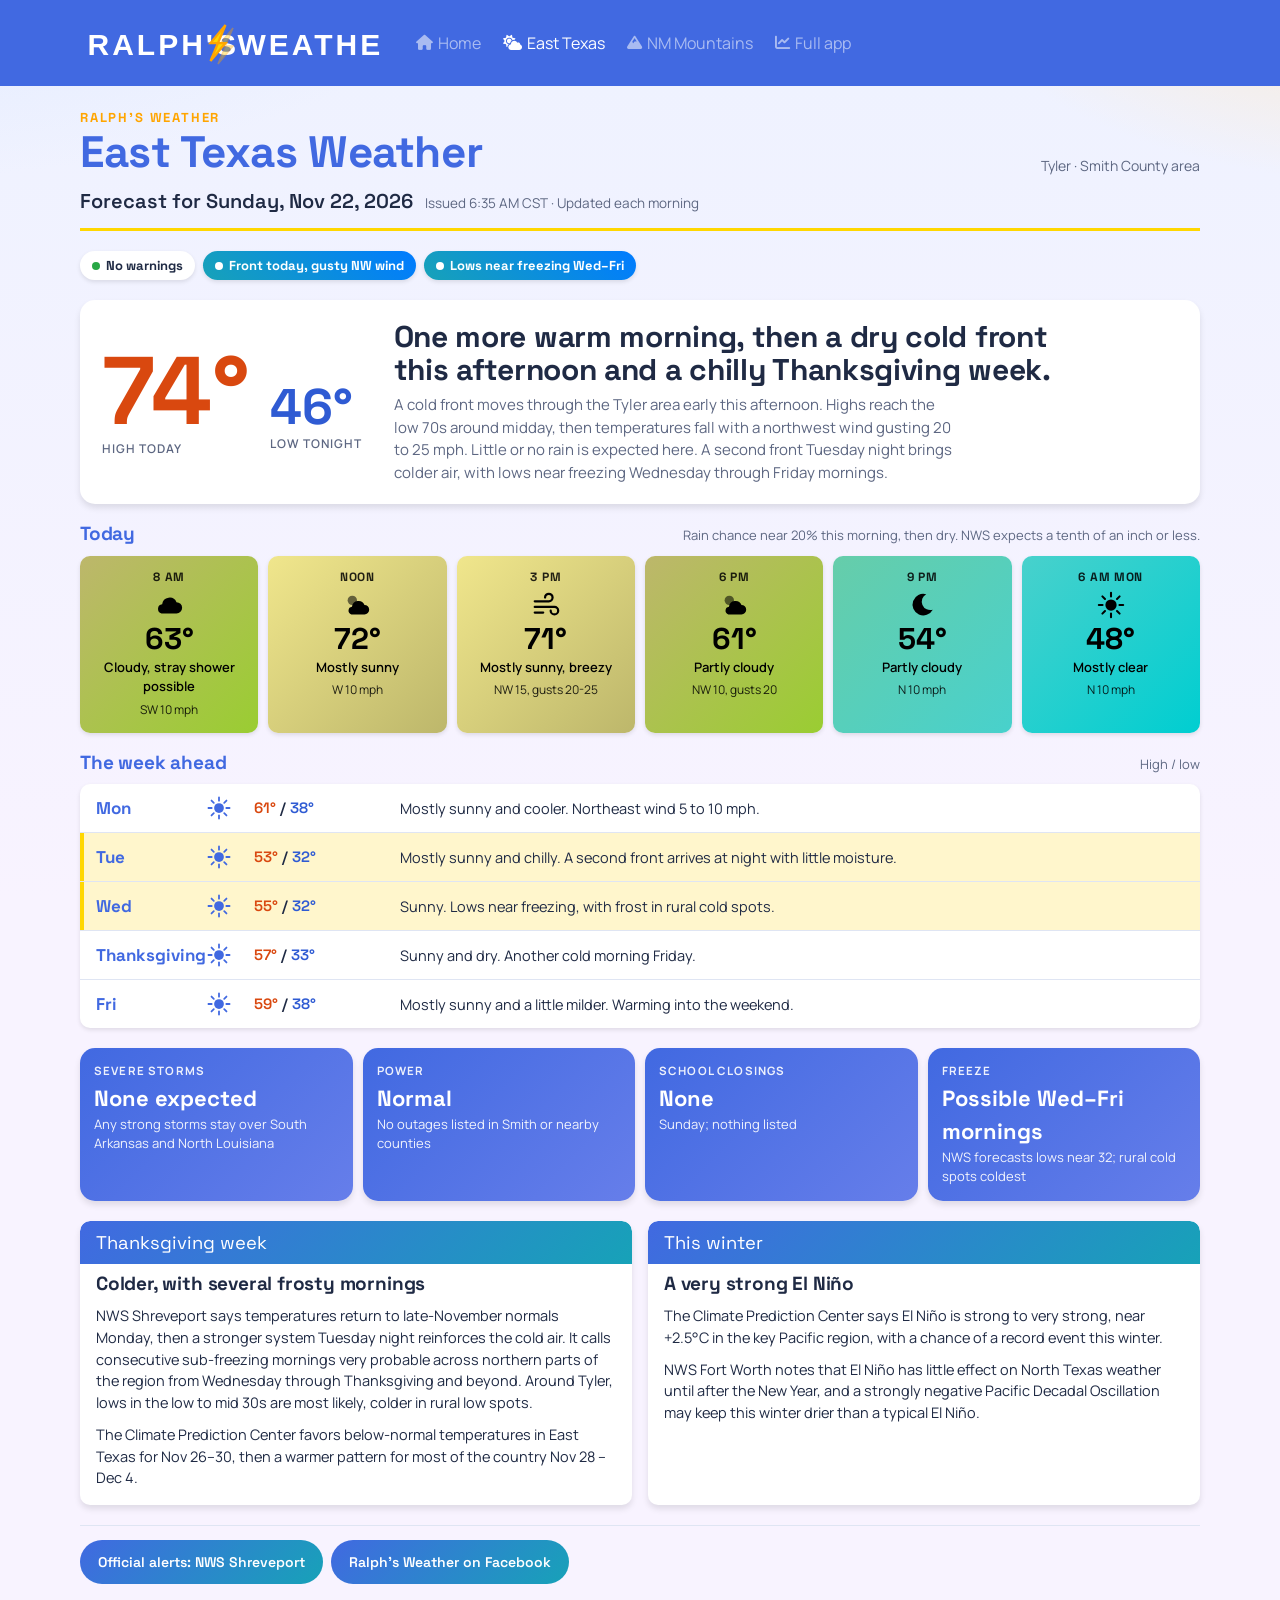
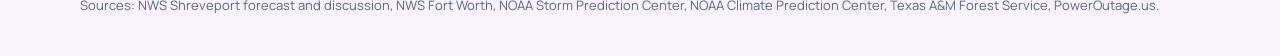
==== east-texas/index.html @ 0b2b5ec2 "update" ====
<!doctype html>
<html lang="en">
<head>
<meta charset="utf-8">
<meta name="viewport" content="width=device-width, initial-scale=1, viewport-fit=cover">
<title>East Texas Weather | Ralph&#x27;s Weather</title>
<meta name="description" content="Today&#x27;s forecast, the week ahead and the outlook for the Tyler and Smith County area.">
<meta property="og:title" content="East Texas Weather | Ralph&#x27;s Weather">
<meta property="og:description" content="Today&#x27;s forecast, the week ahead and the outlook for the Tyler and Smith County area.">
<meta property="og:type" content="website">
<link rel="icon" href="../assets/logo-favicon.svg" type="image/svg+xml">
<style>:root{color-scheme:light;padding-top:env(safe-area-inset-top,0px);padding-bottom:env(safe-area-inset-bottom,0px)} body{margin:0} img{max-width:100%} [hidden]{display:none!important}</style>
<link rel="preconnect" href="https://fonts.googleapis.com">
<link rel="stylesheet" href="https://fonts.googleapis.com/css2?family=Manrope:wght@400;500;600;700&family=Space+Grotesk:wght@500;600;700&display=swap">
<link rel="stylesheet" href="https://cdnjs.cloudflare.com/ajax/libs/font-awesome/6.0.0/css/all.min.css">
<link rel="stylesheet" href="../assets/style.css">
</head>
<body>
<svg width="0" height="0" style="position:absolute" aria-hidden="true">
  <symbol id="sun" viewBox="0 0 32 32"><circle cx="16" cy="16" r="6" fill="currentColor"/><g stroke="currentColor" stroke-width="2.2" stroke-linecap="round" fill="none"><path d="M16 3v4M16 25v4M3 16h4M25 16h4M6.8 6.8l2.8 2.8M22.4 22.4l2.8 2.8M6.8 25.2l2.8-2.8M22.4 9.6l2.8-2.8"/></g></symbol>
  <symbol id="moon" viewBox="0 0 32 32"><path d="M20.5 4.5A11.5 11.5 0 1 0 27.5 21 9 9 0 0 1 20.5 4.5z" fill="currentColor"/></symbol>
  <symbol id="pcloud" viewBox="0 0 32 32"><circle cx="11" cy="11" r="5" fill="currentColor" opacity=".55"/><path d="M10 26h14a5 5 0 0 0 0-10 7 7 0 0 0-13.4 1.8A4.2 4.2 0 0 0 10 26z" fill="currentColor"/></symbol>
  <symbol id="cloud" viewBox="0 0 32 32"><path d="M8 25h16a6 6 0 0 0 0-12 8 8 0 0 0-15.3 2.2A5 5 0 0 0 8 25z" fill="currentColor"/></symbol>
  <symbol id="rain" viewBox="0 0 32 32"><path d="M9 19h15a5 5 0 0 0 0-10 7 7 0 0 0-13.4 1.8A4.2 4.2 0 0 0 9 19z" fill="currentColor"/><g stroke="currentColor" stroke-width="2.2" stroke-linecap="round"><path d="M11 23l-1.5 4M17 23l-1.5 4M23 23l-1.5 4"/></g></symbol>
  <symbol id="storm" viewBox="0 0 32 32"><path d="M9 18h15a5 5 0 0 0 0-10 7 7 0 0 0-13.4 1.8A4.2 4.2 0 0 0 9 18z" fill="currentColor"/><path d="M17 19l-4 6h4l-2 5 6-7h-4l2-4z" fill="currentColor"/></symbol>
  <symbol id="snow" viewBox="0 0 32 32"><path d="M9 18h15a5 5 0 0 0 0-10 7 7 0 0 0-13.4 1.8A4.2 4.2 0 0 0 9 18z" fill="currentColor"/><g fill="currentColor"><circle cx="11" cy="23" r="1.7"/><circle cx="17" cy="25" r="1.7"/><circle cx="23" cy="23" r="1.7"/><circle cx="14" cy="28.5" r="1.5"/><circle cx="20" cy="28.5" r="1.5"/></g></symbol>
  <symbol id="fog" viewBox="0 0 32 32"><g stroke="currentColor" stroke-width="2.4" stroke-linecap="round"><path d="M5 11h22M3 16h26M5 21h22M8 26h16"/></g></symbol>
  <symbol id="wind" viewBox="0 0 32 32"><g stroke="currentColor" stroke-width="2.4" stroke-linecap="round" fill="none"><path d="M4 12h15a4 4 0 1 0-4-4"/><path d="M4 18h21a4 4 0 1 1-4 4"/><path d="M4 24h9"/></g></symbol>
</svg>
<div class="page et">
<header class="topbar"><div class="topbar-in"><a href="../" aria-label="Ralph's Weather home"><img src="../assets/logo-mark.svg" alt="Ralph's Weather" width="300" height="60"></a><nav aria-label="Pages"><a href="../"><i class="fas fa-home" aria-hidden="true"></i>Home</a><a href="../east-texas/" aria-current="page"><i class="fas fa-cloud-sun" aria-hidden="true"></i>East Texas</a><a href="../nm-mountains/"><i class="fas fa-mountain" aria-hidden="true"></i>NM Mountains</a><a href="https://weather-1kz4.onrender.com/"><i class="fas fa-chart-line" aria-hidden="true"></i>Full app</a></nav></div></header>
<main class="wrap">
  <header class="mast">
    <div class="mast-top">
      <div>
        <div class="brand">Ralph&#x27;s Weather</div>
        <h1>East Texas Weather</h1>
      </div>
      <div class="area">Tyler · Smith County area</div>
    </div>
    <div class="when"><b>Forecast for Sunday, Nov 22, 2026</b><span>Issued 6:35 AM CST · Updated each morning</span></div>
  </header>

  <div class="status">
    <span class="chip "><i></i>No warnings</span>
    <span class="chip cold"><i></i>Front today, gusty NW wind</span>
    <span class="chip cold"><i></i>Lows near freezing Wed–Fri</span>
  </div>

  <section class="hero" aria-label="Today at a glance">
    <div class="reading">
      <div><span class="hi">74°</span><small>High today</small></div>
      <div><span class="lo">46°</span><small>Low tonight</small></div>
    </div>
    <div>
      <h2>One more warm morning, then a dry cold front this afternoon and a chilly Thanksgiving week.</h2>
      <p>A cold front moves through the Tyler area early this afternoon. Highs reach the low 70s around midday, then temperatures fall with a northwest wind gusting 20 to 25 mph. Little or no rain is expected here. A second front Tuesday night brings colder air, with lows near freezing Wednesday through Friday mornings.</p>
    </div>
  </section>

  <section aria-label="Today hour by hour">
    <div class="sec-h"><h3>Today</h3><span>Rain chance near 20% this morning, then dry. NWS expects a tenth of an inch or less.</span></div>
    <div class="strip">
      <div class="slot tb-60"><span class="t">8 AM</span><svg aria-hidden="true"><use href="#cloud"/></svg><span class="deg">63°</span><span class="d">Cloudy, stray shower possible</span><span class="w">SW 10 mph</span></div>
      <div class="slot tb-70"><span class="t">Noon</span><svg aria-hidden="true"><use href="#pcloud"/></svg><span class="deg">72°</span><span class="d">Mostly sunny</span><span class="w">W 10 mph</span></div>
      <div class="slot tb-70"><span class="t">3 PM</span><svg aria-hidden="true"><use href="#wind"/></svg><span class="deg">71°</span><span class="d">Mostly sunny, breezy</span><span class="w">NW 15, gusts 20-25</span></div>
      <div class="slot tb-60"><span class="t">6 PM</span><svg aria-hidden="true"><use href="#pcloud"/></svg><span class="deg">61°</span><span class="d">Partly cloudy</span><span class="w">NW 10, gusts 20</span></div>
      <div class="slot tb-50"><span class="t">9 PM</span><svg aria-hidden="true"><use href="#moon"/></svg><span class="deg">54°</span><span class="d">Partly cloudy</span><span class="w">N 10 mph</span></div>
      <div class="slot tb-40"><span class="t">6 AM Mon</span><svg aria-hidden="true"><use href="#sun"/></svg><span class="deg">48°</span><span class="d">Mostly clear</span><span class="w">N 10 mph</span></div>
    </div>
  </section>

  <section aria-label="Week ahead">
    <div class="sec-h"><h3>The week ahead</h3><span>High / low</span></div>
    <div class="days">
      <div class="day"><b>Mon</b><svg aria-hidden="true"><use href="#sun"/></svg><span class="hl"><span class="h">61°</span> / <span class="l">38°</span></span><p>Mostly sunny and cooler. Northeast wind 5 to 10 mph.</p></div>
      <div class="day flag"><b>Tue</b><svg aria-hidden="true"><use href="#sun"/></svg><span class="hl"><span class="h">53°</span> / <span class="l">32°</span></span><p>Mostly sunny and chilly. A second front arrives at night with little moisture.</p></div>
      <div class="day flag"><b>Wed</b><svg aria-hidden="true"><use href="#sun"/></svg><span class="hl"><span class="h">55°</span> / <span class="l">32°</span></span><p>Sunny. Lows near freezing, with frost in rural cold spots.</p></div>
      <div class="day"><b>Thanksgiving</b><svg aria-hidden="true"><use href="#sun"/></svg><span class="hl"><span class="h">57°</span> / <span class="l">33°</span></span><p>Sunny and dry. Another cold morning Friday.</p></div>
      <div class="day"><b>Fri</b><svg aria-hidden="true"><use href="#sun"/></svg><span class="hl"><span class="h">59°</span> / <span class="l">38°</span></span><p>Mostly sunny and a little milder. Warming into the weekend.</p></div>
    </div>
  </section>

  <div class="facts">
    <div class="fact"><div class="k">Severe storms</div><div class="v">None expected</div><p>Any strong storms stay over South Arkansas and North Louisiana</p></div>
    <div class="fact"><div class="k">Power</div><div class="v">Normal</div><p>No outages listed in Smith or nearby counties</p></div>
    <div class="fact"><div class="k">School closings</div><div class="v">None</div><p>Sunday; nothing listed</p></div>
    <div class="fact"><div class="k">Freeze</div><div class="v">Possible Wed–Fri mornings</div><p>NWS forecasts lows near 32; rural cold spots coldest</p></div>
  </div>

  <div class="grid2">
    <section class="panel">
      <span class="k">Thanksgiving week</span>
      <h3>Colder, with several frosty mornings</h3>
      <p>NWS Shreveport says temperatures return to late-November normals Monday, then a stronger system Tuesday night reinforces the cold air. It calls consecutive sub-freezing mornings very probable across northern parts of the region from Wednesday through Thanksgiving and beyond. Around Tyler, lows in the low to mid 30s are most likely, colder in rural low spots.</p>
      <p>The Climate Prediction Center favors below-normal temperatures in East Texas for Nov 26–30, then a warmer pattern for most of the country Nov 28 – Dec 4.</p>
    </section>
    <section class="panel">
      <span class="k">This winter</span>
      <h3>A very strong El Niño</h3>
      <p>The Climate Prediction Center says El Niño is strong to very strong, near +2.5°C in the key Pacific region, with a chance of a record event this winter.</p>
      <p>NWS Fort Worth notes that El Niño has little effect on North Texas weather until after the New Year, and a strongly negative Pacific Decadal Oscillation may keep this winter drier than a typical El Niño.</p>
    </section>
  </div>

  <footer class="foot">
    <div class="links">
      <a href="https://www.weather.gov/shv/">Official alerts: NWS Shreveport</a>
      <a href="https://www.facebook.com/RalphsWeather/">Ralph&#x27;s Weather on Facebook</a>
    </div>
    <p>Sources: NWS Shreveport forecast and discussion, NWS Fort Worth, NOAA Storm Prediction Center, NOAA Climate Prediction Center, Texas A&amp;M Forest Service, PowerOutage.us.</p>
  </footer>
</main>
</div>
</body>
</html>
---- assets/style.css ----
/* Styled to match the Ralph's Weather main app (weather_app/static/weather/css/style.css):
   royal blue + gold palette, Manrope / Space Grotesk, soft gradient background,
   white rounded cards with blue gradient headers, temperature-colored readouts. */
:root{
  --weather-primary:#4169e1; --weather-accent:#ffd700; --weather-accent-dark:#ffa500;
  --weather-info:#17a2b8; --weather-secondary:#6c757d; --weather-ink:#1f2a44;
  --weather-surface:#ffffff; --weather-surface-alt:#f3f6ff; --weather-bg:#eef2ff; --weather-bg-2:#f8f3ff;
  --line:#dfe5f3; --muted:#5d6782; --warm:#d9480f; --cold:#2f5bd3; --ok:#28a745; --watch:#e0a800;
  --accent:var(--weather-primary); --accent-soft:#fff6cc;
  --grad:linear-gradient(135deg,var(--weather-primary),var(--weather-info));
  --shadow:0 2px 4px rgba(0,0,0,.1); --shadow-hi:0 4px 12px rgba(0,0,0,.18);
  --display:"Space Grotesk","Segoe UI",Tahoma,Geneva,Verdana,sans-serif;
  --body:"Manrope","Segoe UI",Tahoma,Geneva,Verdana,sans-serif;
  --data:"Space Grotesk","Segoe UI",Tahoma,sans-serif;
  color-scheme:light;
}
html{ background:#f8f3ff }
body{ font-family:var(--body); color:var(--weather-ink); font-size:15px; line-height:1.5;
  background:radial-gradient(1200px 600px at -10% -20%,#dbe7ff 0%,transparent 60%),
    radial-gradient(900px 500px at 110% -10%,#ffe7c2 0%,transparent 55%),
    linear-gradient(180deg,var(--weather-bg) 0%,var(--weather-bg-2) 100%); background-attachment:fixed; min-height:100vh }
.page{ min-height:100% }
h1,h2,h3{ font-family:var(--display); font-weight:700; letter-spacing:-.01em; text-wrap:balance; margin:0; line-height:1.1 }
p{ margin:0 }
a{ color:var(--weather-primary); text-decoration:none; transition:color .2s ease }
a:hover{ color:var(--weather-accent-dark) }
a:focus-visible{ outline:2px solid var(--weather-accent); outline-offset:2px; border-radius:4px }
.num{ font-family:var(--data); font-variant-numeric:tabular-nums }

/* top bar = the main app's navbar (solid royal blue, logo at 60px, faded white links with icons) */
.topbar{ background:var(--weather-primary) }
.topbar-in{ max-width:1120px; margin:0 auto; padding:13px max(16px,env(safe-area-inset-left,0px)); display:flex; align-items:center; gap:8px 28px; flex-wrap:wrap }
.topbar img{ height:60px; width:auto; display:block }
.topbar nav{ display:flex; gap:2px 6px; flex-wrap:wrap }
.topbar nav a{ color:rgba(255,255,255,.55); font-family:var(--body); font-weight:400; font-size:16px; padding:8px; min-height:44px; display:inline-flex; align-items:center; gap:5px }
.topbar nav a i{ font-size:.95em }
.topbar nav a:hover,.topbar nav a:focus{ color:var(--weather-accent) }
.topbar nav a[aria-current="page"]{ color:#fff }

.wrap{ max-width:1120px; margin:0 auto; padding-left:max(16px,env(safe-area-inset-left,0px)); padding-right:max(16px,env(safe-area-inset-right,0px)); padding-block:22px 40px; display:flex; flex-direction:column; gap:20px }

/* page header */
.mast{ display:flex; flex-direction:column; gap:10px }
.mast-top{ display:flex; flex-wrap:wrap; align-items:flex-end; justify-content:space-between; gap:6px 16px }
.brand{ font-family:var(--display); font-size:13px; font-weight:700; letter-spacing:.14em; text-transform:uppercase; color:var(--weather-accent-dark) }
.mast h1{ font-size:clamp(30px,6vw,44px); color:var(--weather-primary) }
.area{ font-size:14px; color:var(--muted) }
.when{ display:flex; flex-wrap:wrap; align-items:baseline; gap:4px 12px; padding-bottom:12px; border-bottom:3px solid var(--weather-accent) }
.when b{ font-family:var(--display); font-size:20px; font-weight:600 }
.when span{ font-size:13.5px; color:var(--muted) }

/* status chips */
.status{ display:flex; flex-wrap:wrap; gap:8px; align-items:center }
.chip{ display:inline-flex; align-items:center; gap:6px; font-size:13px; font-weight:700; padding:5px 12px; border-radius:25px; background:var(--weather-surface); box-shadow:var(--shadow); white-space:nowrap; font-family:var(--display) }
.chip i{ width:8px; height:8px; border-radius:50%; background:var(--ok); flex:none }
.chip.watch{ background:linear-gradient(45deg,#ffc107,#fd7e14); color:#2b2100 } .chip.watch i{ background:#fff }
.chip.cold{ background:linear-gradient(45deg,#17a2b8,#007bff); color:#fff } .chip.cold i{ background:#fff }

/* hero */
.hero{ display:grid; grid-template-columns:auto 1fr; gap:20px 32px; align-items:center; background:var(--weather-surface); border-radius:15px; box-shadow:0 4px 6px rgba(0,0,0,.1); padding:20px 22px }
.reading{ display:flex; align-items:baseline; flex-wrap:wrap; gap:6px 20px; font-family:var(--display); line-height:.9 }
.reading .hi{ font-size:clamp(60px,12vw,96px); color:var(--warm); font-weight:700 }
.reading .lo{ font-size:clamp(34px,7vw,50px); color:var(--cold); font-weight:700 }
.reading .big-cold{ font-size:clamp(60px,12vw,96px); color:var(--cold); font-weight:700 }
.reading .side{ font-size:clamp(30px,6vw,40px); color:var(--weather-primary); font-weight:700 }
.reading small{ display:block; font-family:var(--body); font-size:12px; font-weight:600; letter-spacing:.08em; text-transform:uppercase; color:var(--muted); margin-top:6px; line-height:1.3 }
.hero h2{ font-size:clamp(22px,4.2vw,30px); margin-bottom:8px }
.hero p{ color:var(--muted); max-width:62ch }
.hero > div{ min-width:0 }

/* section heads */
.sec-h{ display:flex; justify-content:space-between; align-items:baseline; gap:12px; margin-bottom:10px }
.sec-h h3{ font-size:19px; color:var(--weather-primary) }
.sec-h span{ font-size:13px; color:var(--muted) }

/* hourly cards (temperature-colored like the main app) */
.strip{ display:grid; grid-template-columns:repeat(6,1fr); gap:10px }
.slot{ padding:12px 8px 14px; display:flex; flex-direction:column; align-items:center; gap:4px; text-align:center; border-radius:10px; box-shadow:var(--shadow); background:var(--weather-surface); transition:transform .3s ease, box-shadow .3s ease }
.slot:hover{ transform:translateY(-3px); box-shadow:var(--shadow-hi) }
.slot .t{ font-size:12px; font-weight:700; letter-spacing:.06em; text-transform:uppercase; opacity:.85; font-family:var(--display) }
.slot svg{ width:30px; height:30px; color:currentColor }
.slot .deg{ font-family:var(--display); font-size:30px; font-weight:700; line-height:1 }
.slot .w{ font-size:12px; opacity:.85 }
.slot .d{ font-size:13px; font-weight:600 }
.tb--10{ background:linear-gradient(135deg,#0f0f3d 0%,#000 100%); color:#fff }
.tb-0{ background:linear-gradient(135deg,#191970 0%,#0f0f3d 100%); color:#fff }
.tb-10{ background:linear-gradient(135deg,#4169e1 0%,#191970 100%); color:#fff }
.tb-20{ background:linear-gradient(135deg,#1e90ff 0%,#4169e1 100%); color:#fff }
.tb-30{ background:linear-gradient(135deg,#00ced1 0%,#1e90ff 100%); color:#000 }
.tb-frz{ background:linear-gradient(135deg,#00ced1 0%,#1e90ff 100%); color:#fff }
.tb-40{ background:linear-gradient(135deg,#48d1cc 0%,#00ced1 100%); color:#000 }
.tb-50{ background:linear-gradient(135deg,#66cdaa 0%,#48d1cc 100%); color:#000 }
.tb-60{ background:linear-gradient(135deg,#bdb76b 0%,#9acd32 100%); color:#000 }
.tb-70{ background:linear-gradient(135deg,#f0e68c 0%,#bdb76b 100%); color:#000 }
.tb-80{ background:linear-gradient(135deg,#ffd700 0%,#ffa500 100%); color:#000 }
.tb-90{ background:linear-gradient(135deg,#ffa500 0%,#ff6347 100%); color:#000 }
.tb-100{ background:linear-gradient(135deg,#ff6347 0%,#ff4500 100%); color:#000 }
.tb-110{ background:linear-gradient(135deg,#fff 0%,#fffacd 100%); color:#000 }

/* outlook list */
.days{ background:var(--weather-surface); border-radius:10px; overflow:hidden; box-shadow:var(--shadow) }
.day{ display:grid; grid-template-columns:96px 34px 132px 1fr; gap:4px 14px; align-items:center; padding:11px 16px; border-top:1px solid var(--line) }
.day:first-child{ border-top:0 }
.day b{ white-space:nowrap; font-family:var(--display); font-size:17px; font-weight:700; color:var(--weather-primary) }
.day svg{ width:26px; height:26px; color:var(--weather-primary) }
.day p{ font-size:14.5px; min-width:0 }
.day .hl{ font-family:var(--data); font-size:15px; font-weight:600; white-space:nowrap }
.day .hl .h{ color:var(--warm) } .day .hl .l{ color:var(--cold) }
.day.flag{ background:var(--accent-soft); box-shadow:inset 4px 0 0 var(--weather-accent) }

/* panels = main-app cards with gradient headers */
.grid2{ display:grid; grid-template-columns:1fr 1fr; gap:16px }
.panel{ background:var(--weather-surface); border-radius:10px; box-shadow:0 4px 6px rgba(0,0,0,.1); padding:0 0 16px; display:flex; flex-direction:column; gap:10px; min-width:0; overflow:hidden }
.panel > *{ margin-inline:16px }
.panel > .k{ margin:0; padding:8px 16px; background:var(--grad); color:#fff; font-family:var(--display); font-size:clamp(1rem,.5vw + .9rem,1.15rem); font-weight:400; border-radius:10px 10px 0 0 }
.panel h3{ font-size:19px }
.panel p{ font-size:14.5px; max-width:68ch }
.facts{ display:grid; grid-template-columns:repeat(4,1fr); gap:10px }
.fact{ padding:14px; min-width:0; border-radius:15px; color:#fff; background:linear-gradient(135deg,var(--weather-primary) 0%,#667eea 100%); box-shadow:0 4px 6px rgba(0,0,0,.1) }
.fact .k{ font-size:11.5px; font-weight:700; letter-spacing:.1em; text-transform:uppercase; opacity:.9 }
.fact .v{ font-family:var(--display); font-size:22px; font-weight:700; margin-top:2px }
.fact p{ font-size:13px; opacity:.92 }

/* tables (main-app .table-weather) */
.tbl{ overflow-x:auto; border-radius:10px; background:var(--weather-surface); box-shadow:var(--shadow) }
.panel .tbl{ box-shadow:none; border:1px solid var(--line) }
table{ border-collapse:collapse; width:100%; font-size:14.5px }
th,td{ padding:9px 12px; text-align:right; white-space:nowrap; border-top:1px solid var(--line) }
thead th{ border-top:0; background:var(--weather-primary); color:#fff; font-family:var(--display); font-size:12px; letter-spacing:.06em; text-transform:uppercase; font-weight:600 }
th:first-child,td:first-child{ text-align:left }
td.num{ font-family:var(--data) }
td .h{ color:var(--warm); font-weight:600 } td .l{ color:var(--cold); font-weight:600 }
td .el{ display:block; font-size:12px; color:var(--muted) }
tr.key td{ background:var(--accent-soft) }
tr.key td:first-child{ box-shadow:inset 4px 0 0 var(--weather-accent) }
.meter{ display:inline-block; width:60px; height:8px; border-radius:4px; background:var(--line); vertical-align:middle; margin-right:8px; overflow:hidden }
.meter i{ display:block; height:100%; border-radius:4px; background:var(--grad) }

/* footer */
.foot{ border-top:1px solid var(--line); padding-top:14px; font-size:13px; color:var(--muted); display:flex; flex-direction:column; gap:12px }
.links{ display:flex; flex-wrap:wrap; gap:8px }
.links a{ display:inline-flex; align-items:center; min-height:44px; padding:0 18px; border-radius:25px; background:var(--grad); color:#fff; font-family:var(--display); font-size:14px; font-weight:600; transition:transform .3s ease, box-shadow .3s ease }
.links a:hover{ color:#fff; transform:translateY(-2px); box-shadow:0 4px 8px rgba(255,215,0,.45) }

@media (max-width:760px){
  .strip{ grid-template-columns:repeat(3,1fr) }
  .grid2{ grid-template-columns:1fr }
  .facts{ grid-template-columns:1fr 1fr }
}
@media (max-width:600px){
  .hide-sm{ display:none }
  th,td{ padding:9px 7px }
  thead th{ white-space:normal; letter-spacing:.03em; line-height:1.25; vertical-align:bottom }
  td.num .meter{ display:none }
  .topbar img{ height:40px }
  .topbar nav a{ font-size:14px; padding:6px }
}
@media (max-width:520px){
  .hero{ grid-template-columns:1fr; gap:14px; padding:16px }
  .chip{ font-size:12.5px; padding:4px 10px; gap:5px }
  .day{ grid-template-columns:80px 26px 1fr; padding:11px 14px }
  .day b{ grid-column:1; grid-row:1 } .day svg{ grid-column:2; grid-row:1 }
  .day .hl{ grid-column:3; grid-row:1 } .day p{ grid-column:3; grid-row:2 }
  .when b{ font-size:18px }
  .topbar-in{ gap:2px 12px; padding-block:8px }
}
@media (hover:none){ .slot:hover{ transform:none } }

/* landing */
.cards{ display:grid; grid-template-columns:1fr 1fr; gap:16px }
.card{ display:flex; flex-direction:column; gap:8px; padding:20px; border-radius:10px; background:var(--weather-surface); box-shadow:var(--shadow); color:var(--weather-ink); border:2px solid transparent; transition:transform .3s ease, box-shadow .3s ease }
.card:hover{ transform:translateY(-5px); box-shadow:var(--shadow-hi); border-color:var(--weather-accent); color:var(--weather-ink) }
.card h2{ font-size:24px; color:var(--weather-primary) }
.card p{ color:var(--muted) }
.card .go{ font-weight:700; color:var(--weather-primary); font-family:var(--display) }
@media (max-width:640px){ .cards{ grid-template-columns:1fr } }

/* two-column text tables (Travel routes, ski status): wrap long text instead of scrolling */
.tbl table:has(thead th:nth-child(2):last-child) th,
.tbl table:has(thead th:nth-child(2):last-child) td{ white-space:normal; text-align:left; vertical-align:top }
.tbl table:has(thead th:nth-child(2):last-child) td:first-child{ width:42% }
.tbl table:has(thead th:nth-child(2):last-child) td.num{ font-family:inherit }
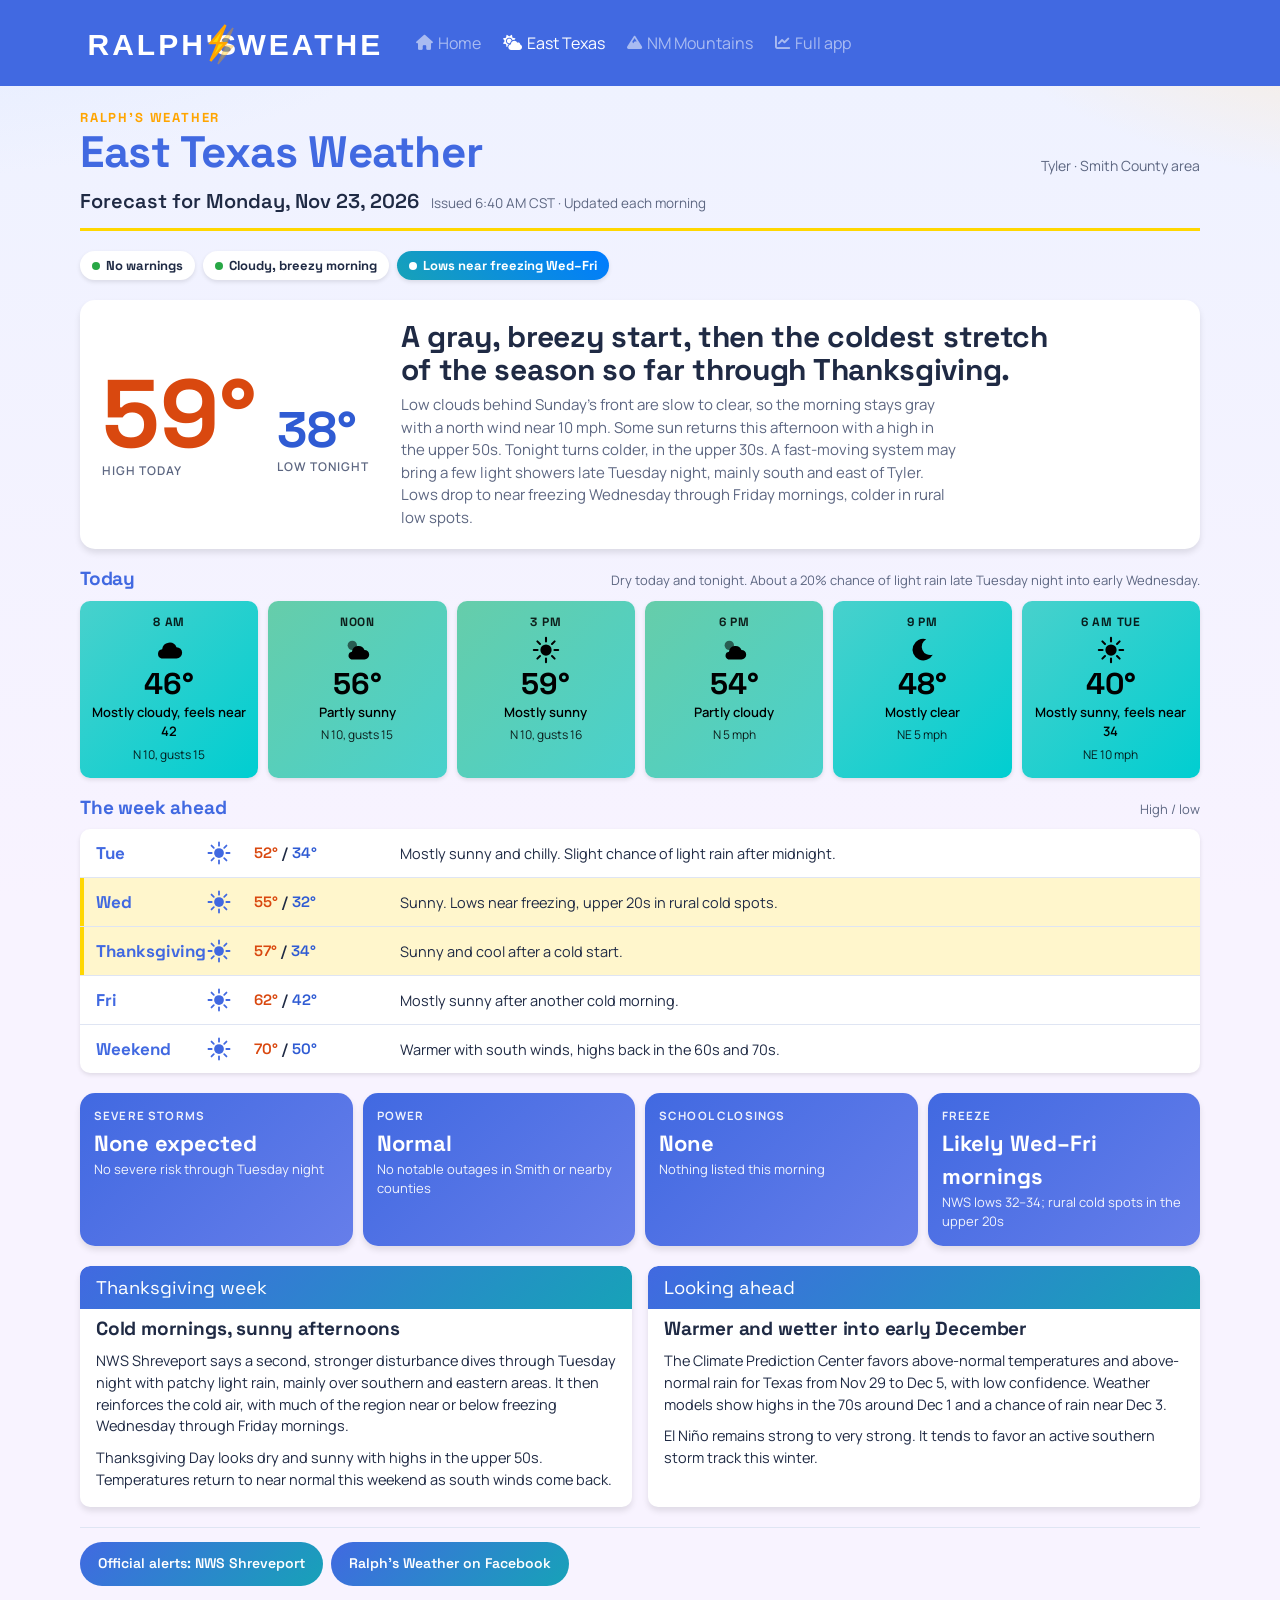
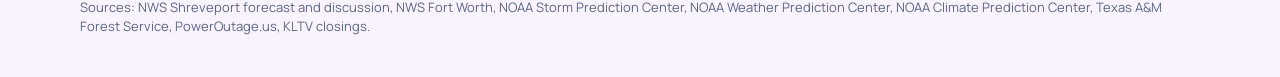
==== commit ce556568: "2026-11-23" ====
--- a/east-texas/index.html
+++ b/east-texas/index.html
@@ -38,68 +38,68 @@
       </div>
       <div class="area">Tyler · Smith County area</div>
     </div>
-    <div class="when"><b>Forecast for Sunday, Nov 22, 2026</b><span>Issued 6:35 AM CST · Updated each morning</span></div>
+    <div class="when"><b>Forecast for Monday, Nov 23, 2026</b><span>Issued 6:40 AM CST · Updated each morning</span></div>
   </header>
 
   <div class="status">
     <span class="chip "><i></i>No warnings</span>
-    <span class="chip cold"><i></i>Front today, gusty NW wind</span>
+    <span class="chip "><i></i>Cloudy, breezy morning</span>
     <span class="chip cold"><i></i>Lows near freezing Wed–Fri</span>
   </div>
 
   <section class="hero" aria-label="Today at a glance">
     <div class="reading">
-      <div><span class="hi">74°</span><small>High today</small></div>
-      <div><span class="lo">46°</span><small>Low tonight</small></div>
+      <div><span class="hi">59°</span><small>High today</small></div>
+      <div><span class="lo">38°</span><small>Low tonight</small></div>
     </div>
     <div>
-      <h2>One more warm morning, then a dry cold front this afternoon and a chilly Thanksgiving week.</h2>
-      <p>A cold front moves through the Tyler area early this afternoon. Highs reach the low 70s around midday, then temperatures fall with a northwest wind gusting 20 to 25 mph. Little or no rain is expected here. A second front Tuesday night brings colder air, with lows near freezing Wednesday through Friday mornings.</p>
+      <h2>A gray, breezy start, then the coldest stretch of the season so far through Thanksgiving.</h2>
+      <p>Low clouds behind Sunday&#x27;s front are slow to clear, so the morning stays gray with a north wind near 10 mph. Some sun returns this afternoon with a high in the upper 50s. Tonight turns colder, in the upper 30s. A fast-moving system may bring a few light showers late Tuesday night, mainly south and east of Tyler. Lows drop to near freezing Wednesday through Friday mornings, colder in rural low spots.</p>
     </div>
   </section>
 
   <section aria-label="Today hour by hour">
-    <div class="sec-h"><h3>Today</h3><span>Rain chance near 20% this morning, then dry. NWS expects a tenth of an inch or less.</span></div>
+    <div class="sec-h"><h3>Today</h3><span>Dry today and tonight. About a 20% chance of light rain late Tuesday night into early Wednesday.</span></div>
     <div class="strip">
-      <div class="slot tb-60"><span class="t">8 AM</span><svg aria-hidden="true"><use href="#cloud"/></svg><span class="deg">63°</span><span class="d">Cloudy, stray shower possible</span><span class="w">SW 10 mph</span></div>
-      <div class="slot tb-70"><span class="t">Noon</span><svg aria-hidden="true"><use href="#pcloud"/></svg><span class="deg">72°</span><span class="d">Mostly sunny</span><span class="w">W 10 mph</span></div>
-      <div class="slot tb-70"><span class="t">3 PM</span><svg aria-hidden="true"><use href="#wind"/></svg><span class="deg">71°</span><span class="d">Mostly sunny, breezy</span><span class="w">NW 15, gusts 20-25</span></div>
-      <div class="slot tb-60"><span class="t">6 PM</span><svg aria-hidden="true"><use href="#pcloud"/></svg><span class="deg">61°</span><span class="d">Partly cloudy</span><span class="w">NW 10, gusts 20</span></div>
-      <div class="slot tb-50"><span class="t">9 PM</span><svg aria-hidden="true"><use href="#moon"/></svg><span class="deg">54°</span><span class="d">Partly cloudy</span><span class="w">N 10 mph</span></div>
-      <div class="slot tb-40"><span class="t">6 AM Mon</span><svg aria-hidden="true"><use href="#sun"/></svg><span class="deg">48°</span><span class="d">Mostly clear</span><span class="w">N 10 mph</span></div>
+      <div class="slot tb-40"><span class="t">8 AM</span><svg aria-hidden="true"><use href="#cloud"/></svg><span class="deg">46°</span><span class="d">Mostly cloudy, feels near 42</span><span class="w">N 10, gusts 15</span></div>
+      <div class="slot tb-50"><span class="t">Noon</span><svg aria-hidden="true"><use href="#pcloud"/></svg><span class="deg">56°</span><span class="d">Partly sunny</span><span class="w">N 10, gusts 15</span></div>
+      <div class="slot tb-50"><span class="t">3 PM</span><svg aria-hidden="true"><use href="#sun"/></svg><span class="deg">59°</span><span class="d">Mostly sunny</span><span class="w">N 10, gusts 16</span></div>
+      <div class="slot tb-50"><span class="t">6 PM</span><svg aria-hidden="true"><use href="#pcloud"/></svg><span class="deg">54°</span><span class="d">Partly cloudy</span><span class="w">N 5 mph</span></div>
+      <div class="slot tb-40"><span class="t">9 PM</span><svg aria-hidden="true"><use href="#moon"/></svg><span class="deg">48°</span><span class="d">Mostly clear</span><span class="w">NE 5 mph</span></div>
+      <div class="slot tb-40"><span class="t">6 AM Tue</span><svg aria-hidden="true"><use href="#sun"/></svg><span class="deg">40°</span><span class="d">Mostly sunny, feels near 34</span><span class="w">NE 10 mph</span></div>
     </div>
   </section>
 
   <section aria-label="Week ahead">
     <div class="sec-h"><h3>The week ahead</h3><span>High / low</span></div>
     <div class="days">
-      <div class="day"><b>Mon</b><svg aria-hidden="true"><use href="#sun"/></svg><span class="hl"><span class="h">61°</span> / <span class="l">38°</span></span><p>Mostly sunny and cooler. Northeast wind 5 to 10 mph.</p></div>
-      <div class="day flag"><b>Tue</b><svg aria-hidden="true"><use href="#sun"/></svg><span class="hl"><span class="h">53°</span> / <span class="l">32°</span></span><p>Mostly sunny and chilly. A second front arrives at night with little moisture.</p></div>
-      <div class="day flag"><b>Wed</b><svg aria-hidden="true"><use href="#sun"/></svg><span class="hl"><span class="h">55°</span> / <span class="l">32°</span></span><p>Sunny. Lows near freezing, with frost in rural cold spots.</p></div>
-      <div class="day"><b>Thanksgiving</b><svg aria-hidden="true"><use href="#sun"/></svg><span class="hl"><span class="h">57°</span> / <span class="l">33°</span></span><p>Sunny and dry. Another cold morning Friday.</p></div>
-      <div class="day"><b>Fri</b><svg aria-hidden="true"><use href="#sun"/></svg><span class="hl"><span class="h">59°</span> / <span class="l">38°</span></span><p>Mostly sunny and a little milder. Warming into the weekend.</p></div>
+      <div class="day"><b>Tue</b><svg aria-hidden="true"><use href="#sun"/></svg><span class="hl"><span class="h">52°</span> / <span class="l">34°</span></span><p>Mostly sunny and chilly. Slight chance of light rain after midnight.</p></div>
+      <div class="day flag"><b>Wed</b><svg aria-hidden="true"><use href="#sun"/></svg><span class="hl"><span class="h">55°</span> / <span class="l">32°</span></span><p>Sunny. Lows near freezing, upper 20s in rural cold spots.</p></div>
+      <div class="day flag"><b>Thanksgiving</b><svg aria-hidden="true"><use href="#sun"/></svg><span class="hl"><span class="h">57°</span> / <span class="l">34°</span></span><p>Sunny and cool after a cold start.</p></div>
+      <div class="day"><b>Fri</b><svg aria-hidden="true"><use href="#sun"/></svg><span class="hl"><span class="h">62°</span> / <span class="l">42°</span></span><p>Mostly sunny after another cold morning.</p></div>
+      <div class="day"><b>Weekend</b><svg aria-hidden="true"><use href="#sun"/></svg><span class="hl"><span class="h">70°</span> / <span class="l">50°</span></span><p>Warmer with south winds, highs back in the 60s and 70s.</p></div>
     </div>
   </section>
 
   <div class="facts">
-    <div class="fact"><div class="k">Severe storms</div><div class="v">None expected</div><p>Any strong storms stay over South Arkansas and North Louisiana</p></div>
-    <div class="fact"><div class="k">Power</div><div class="v">Normal</div><p>No outages listed in Smith or nearby counties</p></div>
-    <div class="fact"><div class="k">School closings</div><div class="v">None</div><p>Sunday; nothing listed</p></div>
-    <div class="fact"><div class="k">Freeze</div><div class="v">Possible Wed–Fri mornings</div><p>NWS forecasts lows near 32; rural cold spots coldest</p></div>
+    <div class="fact"><div class="k">Severe storms</div><div class="v">None expected</div><p>No severe risk through Tuesday night</p></div>
+    <div class="fact"><div class="k">Power</div><div class="v">Normal</div><p>No notable outages in Smith or nearby counties</p></div>
+    <div class="fact"><div class="k">School closings</div><div class="v">None</div><p>Nothing listed this morning</p></div>
+    <div class="fact"><div class="k">Freeze</div><div class="v">Likely Wed–Fri mornings</div><p>NWS lows 32–34; rural cold spots in the upper 20s</p></div>
   </div>
 
   <div class="grid2">
     <section class="panel">
       <span class="k">Thanksgiving week</span>
-      <h3>Colder, with several frosty mornings</h3>
-      <p>NWS Shreveport says temperatures return to late-November normals Monday, then a stronger system Tuesday night reinforces the cold air. It calls consecutive sub-freezing mornings very probable across northern parts of the region from Wednesday through Thanksgiving and beyond. Around Tyler, lows in the low to mid 30s are most likely, colder in rural low spots.</p>
-      <p>The Climate Prediction Center favors below-normal temperatures in East Texas for Nov 26–30, then a warmer pattern for most of the country Nov 28 – Dec 4.</p>
+      <h3>Cold mornings, sunny afternoons</h3>
+      <p>NWS Shreveport says a second, stronger disturbance dives through Tuesday night with patchy light rain, mainly over southern and eastern areas. It then reinforces the cold air, with much of the region near or below freezing Wednesday through Friday mornings.</p>
+      <p>Thanksgiving Day looks dry and sunny with highs in the upper 50s. Temperatures return to near normal this weekend as south winds come back.</p>
     </section>
     <section class="panel">
-      <span class="k">This winter</span>
-      <h3>A very strong El Niño</h3>
-      <p>The Climate Prediction Center says El Niño is strong to very strong, near +2.5°C in the key Pacific region, with a chance of a record event this winter.</p>
-      <p>NWS Fort Worth notes that El Niño has little effect on North Texas weather until after the New Year, and a strongly negative Pacific Decadal Oscillation may keep this winter drier than a typical El Niño.</p>
+      <span class="k">Looking ahead</span>
+      <h3>Warmer and wetter into early December</h3>
+      <p>The Climate Prediction Center favors above-normal temperatures and above-normal rain for Texas from Nov 29 to Dec 5, with low confidence. Weather models show highs in the 70s around Dec 1 and a chance of rain near Dec 3.</p>
+      <p>El Niño remains strong to very strong. It tends to favor an active southern storm track this winter.</p>
     </section>
   </div>
 
@@ -108,7 +108,7 @@
       <a href="https://www.weather.gov/shv/">Official alerts: NWS Shreveport</a>
       <a href="https://www.facebook.com/RalphsWeather/">Ralph&#x27;s Weather on Facebook</a>
     </div>
-    <p>Sources: NWS Shreveport forecast and discussion, NWS Fort Worth, NOAA Storm Prediction Center, NOAA Climate Prediction Center, Texas A&amp;M Forest Service, PowerOutage.us.</p>
+    <p>Sources: NWS Shreveport forecast and discussion, NWS Fort Worth, NOAA Storm Prediction Center, NOAA Weather Prediction Center, NOAA Climate Prediction Center, Texas A&amp;M Forest Service, PowerOutage.us, KLTV closings.</p>
   </footer>
 </main>
 </div>
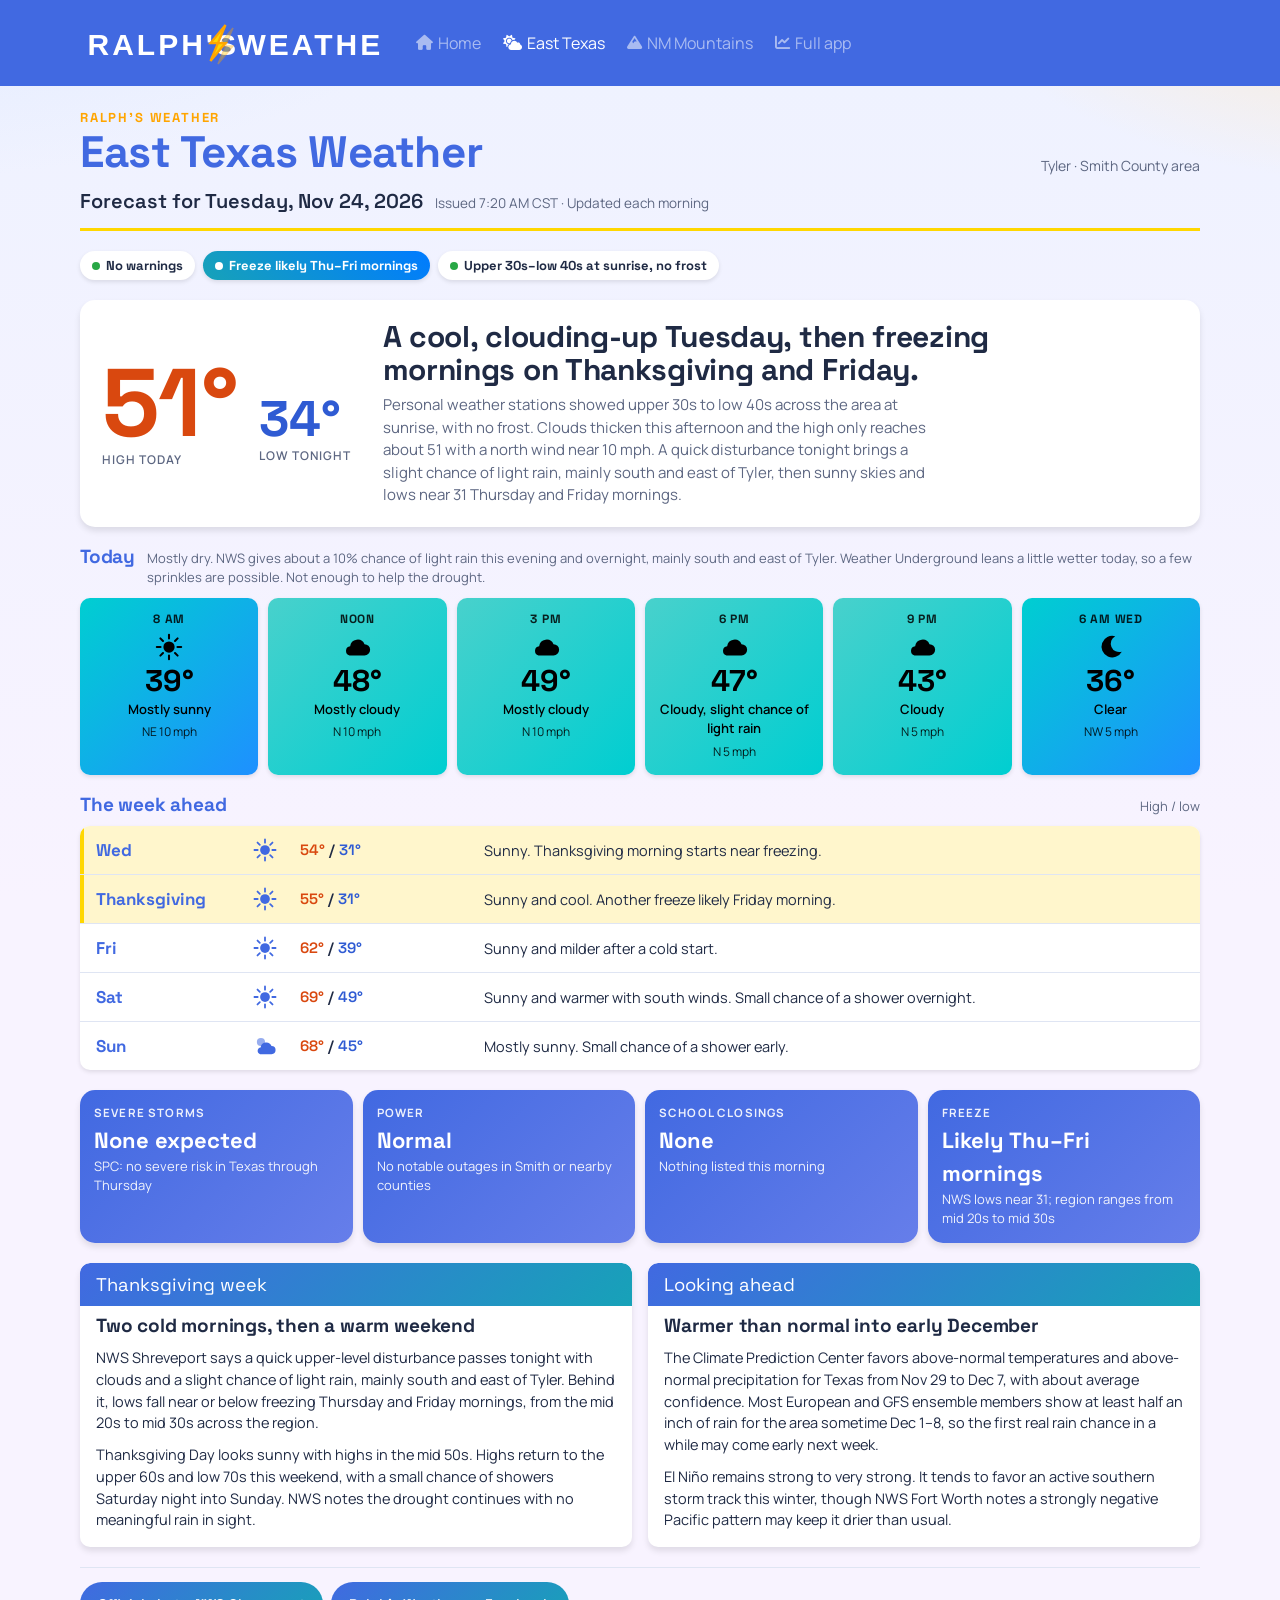
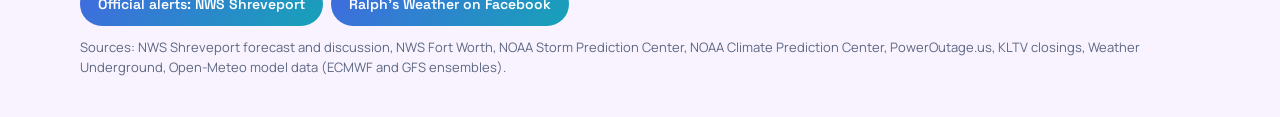
==== commit 27b7f33c: "2026-11-24" ====
--- a/east-texas/index.html
+++ b/east-texas/index.html
@@ -38,68 +38,68 @@
       </div>
       <div class="area">Tyler · Smith County area</div>
     </div>
-    <div class="when"><b>Forecast for Monday, Nov 23, 2026</b><span>Issued 6:40 AM CST · Updated each morning</span></div>
+    <div class="when"><b>Forecast for Tuesday, Nov 24, 2026</b><span>Issued 7:20 AM CST · Updated each morning</span></div>
   </header>
 
   <div class="status">
     <span class="chip "><i></i>No warnings</span>
-    <span class="chip "><i></i>Cloudy, breezy morning</span>
-    <span class="chip cold"><i></i>Lows near freezing Wed–Fri</span>
+    <span class="chip cold"><i></i>Freeze likely Thu–Fri mornings</span>
+    <span class="chip "><i></i>Upper 30s–low 40s at sunrise, no frost</span>
   </div>
 
   <section class="hero" aria-label="Today at a glance">
     <div class="reading">
-      <div><span class="hi">59°</span><small>High today</small></div>
-      <div><span class="lo">38°</span><small>Low tonight</small></div>
+      <div><span class="hi">51°</span><small>High today</small></div>
+      <div><span class="lo">34°</span><small>Low tonight</small></div>
     </div>
     <div>
-      <h2>A gray, breezy start, then the coldest stretch of the season so far through Thanksgiving.</h2>
-      <p>Low clouds behind Sunday&#x27;s front are slow to clear, so the morning stays gray with a north wind near 10 mph. Some sun returns this afternoon with a high in the upper 50s. Tonight turns colder, in the upper 30s. A fast-moving system may bring a few light showers late Tuesday night, mainly south and east of Tyler. Lows drop to near freezing Wednesday through Friday mornings, colder in rural low spots.</p>
+      <h2>A cool, clouding-up Tuesday, then freezing mornings on Thanksgiving and Friday.</h2>
+      <p>Personal weather stations showed upper 30s to low 40s across the area at sunrise, with no frost. Clouds thicken this afternoon and the high only reaches about 51 with a north wind near 10 mph. A quick disturbance tonight brings a slight chance of light rain, mainly south and east of Tyler, then sunny skies and lows near 31 Thursday and Friday mornings.</p>
     </div>
   </section>
 
   <section aria-label="Today hour by hour">
-    <div class="sec-h"><h3>Today</h3><span>Dry today and tonight. About a 20% chance of light rain late Tuesday night into early Wednesday.</span></div>
+    <div class="sec-h"><h3>Today</h3><span>Mostly dry. NWS gives about a 10% chance of light rain this evening and overnight, mainly south and east of Tyler. Weather Underground leans a little wetter today, so a few sprinkles are possible. Not enough to help the drought.</span></div>
     <div class="strip">
-      <div class="slot tb-40"><span class="t">8 AM</span><svg aria-hidden="true"><use href="#cloud"/></svg><span class="deg">46°</span><span class="d">Mostly cloudy, feels near 42</span><span class="w">N 10, gusts 15</span></div>
-      <div class="slot tb-50"><span class="t">Noon</span><svg aria-hidden="true"><use href="#pcloud"/></svg><span class="deg">56°</span><span class="d">Partly sunny</span><span class="w">N 10, gusts 15</span></div>
-      <div class="slot tb-50"><span class="t">3 PM</span><svg aria-hidden="true"><use href="#sun"/></svg><span class="deg">59°</span><span class="d">Mostly sunny</span><span class="w">N 10, gusts 16</span></div>
-      <div class="slot tb-50"><span class="t">6 PM</span><svg aria-hidden="true"><use href="#pcloud"/></svg><span class="deg">54°</span><span class="d">Partly cloudy</span><span class="w">N 5 mph</span></div>
-      <div class="slot tb-40"><span class="t">9 PM</span><svg aria-hidden="true"><use href="#moon"/></svg><span class="deg">48°</span><span class="d">Mostly clear</span><span class="w">NE 5 mph</span></div>
-      <div class="slot tb-40"><span class="t">6 AM Tue</span><svg aria-hidden="true"><use href="#sun"/></svg><span class="deg">40°</span><span class="d">Mostly sunny, feels near 34</span><span class="w">NE 10 mph</span></div>
+      <div class="slot tb-30"><span class="t">8 AM</span><svg aria-hidden="true"><use href="#sun"/></svg><span class="deg">39°</span><span class="d">Mostly sunny</span><span class="w">NE 10 mph</span></div>
+      <div class="slot tb-40"><span class="t">Noon</span><svg aria-hidden="true"><use href="#cloud"/></svg><span class="deg">48°</span><span class="d">Mostly cloudy</span><span class="w">N 10 mph</span></div>
+      <div class="slot tb-40"><span class="t">3 PM</span><svg aria-hidden="true"><use href="#cloud"/></svg><span class="deg">49°</span><span class="d">Mostly cloudy</span><span class="w">N 10 mph</span></div>
+      <div class="slot tb-40"><span class="t">6 PM</span><svg aria-hidden="true"><use href="#cloud"/></svg><span class="deg">47°</span><span class="d">Cloudy, slight chance of light rain</span><span class="w">N 5 mph</span></div>
+      <div class="slot tb-40"><span class="t">9 PM</span><svg aria-hidden="true"><use href="#cloud"/></svg><span class="deg">43°</span><span class="d">Cloudy</span><span class="w">N 5 mph</span></div>
+      <div class="slot tb-30"><span class="t">6 AM Wed</span><svg aria-hidden="true"><use href="#moon"/></svg><span class="deg">36°</span><span class="d">Clear</span><span class="w">NW 5 mph</span></div>
     </div>
   </section>
 
   <section aria-label="Week ahead">
     <div class="sec-h"><h3>The week ahead</h3><span>High / low</span></div>
     <div class="days">
-      <div class="day"><b>Tue</b><svg aria-hidden="true"><use href="#sun"/></svg><span class="hl"><span class="h">52°</span> / <span class="l">34°</span></span><p>Mostly sunny and chilly. Slight chance of light rain after midnight.</p></div>
-      <div class="day flag"><b>Wed</b><svg aria-hidden="true"><use href="#sun"/></svg><span class="hl"><span class="h">55°</span> / <span class="l">32°</span></span><p>Sunny. Lows near freezing, upper 20s in rural cold spots.</p></div>
-      <div class="day flag"><b>Thanksgiving</b><svg aria-hidden="true"><use href="#sun"/></svg><span class="hl"><span class="h">57°</span> / <span class="l">34°</span></span><p>Sunny and cool after a cold start.</p></div>
-      <div class="day"><b>Fri</b><svg aria-hidden="true"><use href="#sun"/></svg><span class="hl"><span class="h">62°</span> / <span class="l">42°</span></span><p>Mostly sunny after another cold morning.</p></div>
-      <div class="day"><b>Weekend</b><svg aria-hidden="true"><use href="#sun"/></svg><span class="hl"><span class="h">70°</span> / <span class="l">50°</span></span><p>Warmer with south winds, highs back in the 60s and 70s.</p></div>
+      <div class="day flag"><b>Wed</b><svg aria-hidden="true"><use href="#sun"/></svg><span class="hl"><span class="h">54°</span> / <span class="l">31°</span></span><p>Sunny. Thanksgiving morning starts near freezing.</p></div>
+      <div class="day flag"><b>Thanksgiving</b><svg aria-hidden="true"><use href="#sun"/></svg><span class="hl"><span class="h">55°</span> / <span class="l">31°</span></span><p>Sunny and cool. Another freeze likely Friday morning.</p></div>
+      <div class="day"><b>Fri</b><svg aria-hidden="true"><use href="#sun"/></svg><span class="hl"><span class="h">62°</span> / <span class="l">39°</span></span><p>Sunny and milder after a cold start.</p></div>
+      <div class="day"><b>Sat</b><svg aria-hidden="true"><use href="#sun"/></svg><span class="hl"><span class="h">69°</span> / <span class="l">49°</span></span><p>Sunny and warmer with south winds. Small chance of a shower overnight.</p></div>
+      <div class="day"><b>Sun</b><svg aria-hidden="true"><use href="#pcloud"/></svg><span class="hl"><span class="h">68°</span> / <span class="l">45°</span></span><p>Mostly sunny. Small chance of a shower early.</p></div>
     </div>
   </section>
 
   <div class="facts">
-    <div class="fact"><div class="k">Severe storms</div><div class="v">None expected</div><p>No severe risk through Tuesday night</p></div>
+    <div class="fact"><div class="k">Severe storms</div><div class="v">None expected</div><p>SPC: no severe risk in Texas through Thursday</p></div>
     <div class="fact"><div class="k">Power</div><div class="v">Normal</div><p>No notable outages in Smith or nearby counties</p></div>
     <div class="fact"><div class="k">School closings</div><div class="v">None</div><p>Nothing listed this morning</p></div>
-    <div class="fact"><div class="k">Freeze</div><div class="v">Likely Wed–Fri mornings</div><p>NWS lows 32–34; rural cold spots in the upper 20s</p></div>
+    <div class="fact"><div class="k">Freeze</div><div class="v">Likely Thu–Fri mornings</div><p>NWS lows near 31; region ranges from mid 20s to mid 30s</p></div>
   </div>
 
   <div class="grid2">
     <section class="panel">
       <span class="k">Thanksgiving week</span>
-      <h3>Cold mornings, sunny afternoons</h3>
-      <p>NWS Shreveport says a second, stronger disturbance dives through Tuesday night with patchy light rain, mainly over southern and eastern areas. It then reinforces the cold air, with much of the region near or below freezing Wednesday through Friday mornings.</p>
-      <p>Thanksgiving Day looks dry and sunny with highs in the upper 50s. Temperatures return to near normal this weekend as south winds come back.</p>
+      <h3>Two cold mornings, then a warm weekend</h3>
+      <p>NWS Shreveport says a quick upper-level disturbance passes tonight with clouds and a slight chance of light rain, mainly south and east of Tyler. Behind it, lows fall near or below freezing Thursday and Friday mornings, from the mid 20s to mid 30s across the region.</p>
+      <p>Thanksgiving Day looks sunny with highs in the mid 50s. Highs return to the upper 60s and low 70s this weekend, with a small chance of showers Saturday night into Sunday. NWS notes the drought continues with no meaningful rain in sight.</p>
     </section>
     <section class="panel">
       <span class="k">Looking ahead</span>
-      <h3>Warmer and wetter into early December</h3>
-      <p>The Climate Prediction Center favors above-normal temperatures and above-normal rain for Texas from Nov 29 to Dec 5, with low confidence. Weather models show highs in the 70s around Dec 1 and a chance of rain near Dec 3.</p>
-      <p>El Niño remains strong to very strong. It tends to favor an active southern storm track this winter.</p>
+      <h3>Warmer than normal into early December</h3>
+      <p>The Climate Prediction Center favors above-normal temperatures and above-normal precipitation for Texas from Nov 29 to Dec 7, with about average confidence. Most European and GFS ensemble members show at least half an inch of rain for the area sometime Dec 1–8, so the first real rain chance in a while may come early next week.</p>
+      <p>El Niño remains strong to very strong. It tends to favor an active southern storm track this winter, though NWS Fort Worth notes a strongly negative Pacific pattern may keep it drier than usual.</p>
     </section>
   </div>
 
@@ -108,7 +108,7 @@
       <a href="https://www.weather.gov/shv/">Official alerts: NWS Shreveport</a>
       <a href="https://www.facebook.com/RalphsWeather/">Ralph&#x27;s Weather on Facebook</a>
     </div>
-    <p>Sources: NWS Shreveport forecast and discussion, NWS Fort Worth, NOAA Storm Prediction Center, NOAA Weather Prediction Center, NOAA Climate Prediction Center, Texas A&amp;M Forest Service, PowerOutage.us, KLTV closings.</p>
+    <p>Sources: NWS Shreveport forecast and discussion, NWS Fort Worth, NOAA Storm Prediction Center, NOAA Climate Prediction Center, PowerOutage.us, KLTV closings, Weather Underground, Open-Meteo model data (ECMWF and GFS ensembles).</p>
   </footer>
 </main>
 </div>
--- a/assets/style.css
+++ b/assets/style.css
@@ -180,3 +180,10 @@
 .tbl table:has(thead th:nth-child(2):last-child) td{ white-space:normal; text-align:left; vertical-align:top }
 .tbl table:has(thead th:nth-child(2):last-child) td:first-child{ width:42% }
 .tbl table:has(thead th:nth-child(2):last-child) td.num{ font-family:inherit }
+
+/* wrap long text everywhere instead of overlapping or clipping (Nov 23, 2026) */
+.day .hl{ white-space:normal; min-width:0; overflow-wrap:break-word; line-height:1.25 }
+@media (min-width:521px){ .day{ grid-template-columns:142px 34px minmax(132px,170px) 1fr } }
+@media (max-width:520px){ .day{ grid-template-columns:122px 26px 1fr; gap:4px 10px } .day b{ font-size:15px } }
+th,td{ white-space:normal; overflow-wrap:break-word }
+td.num{ white-space:nowrap }
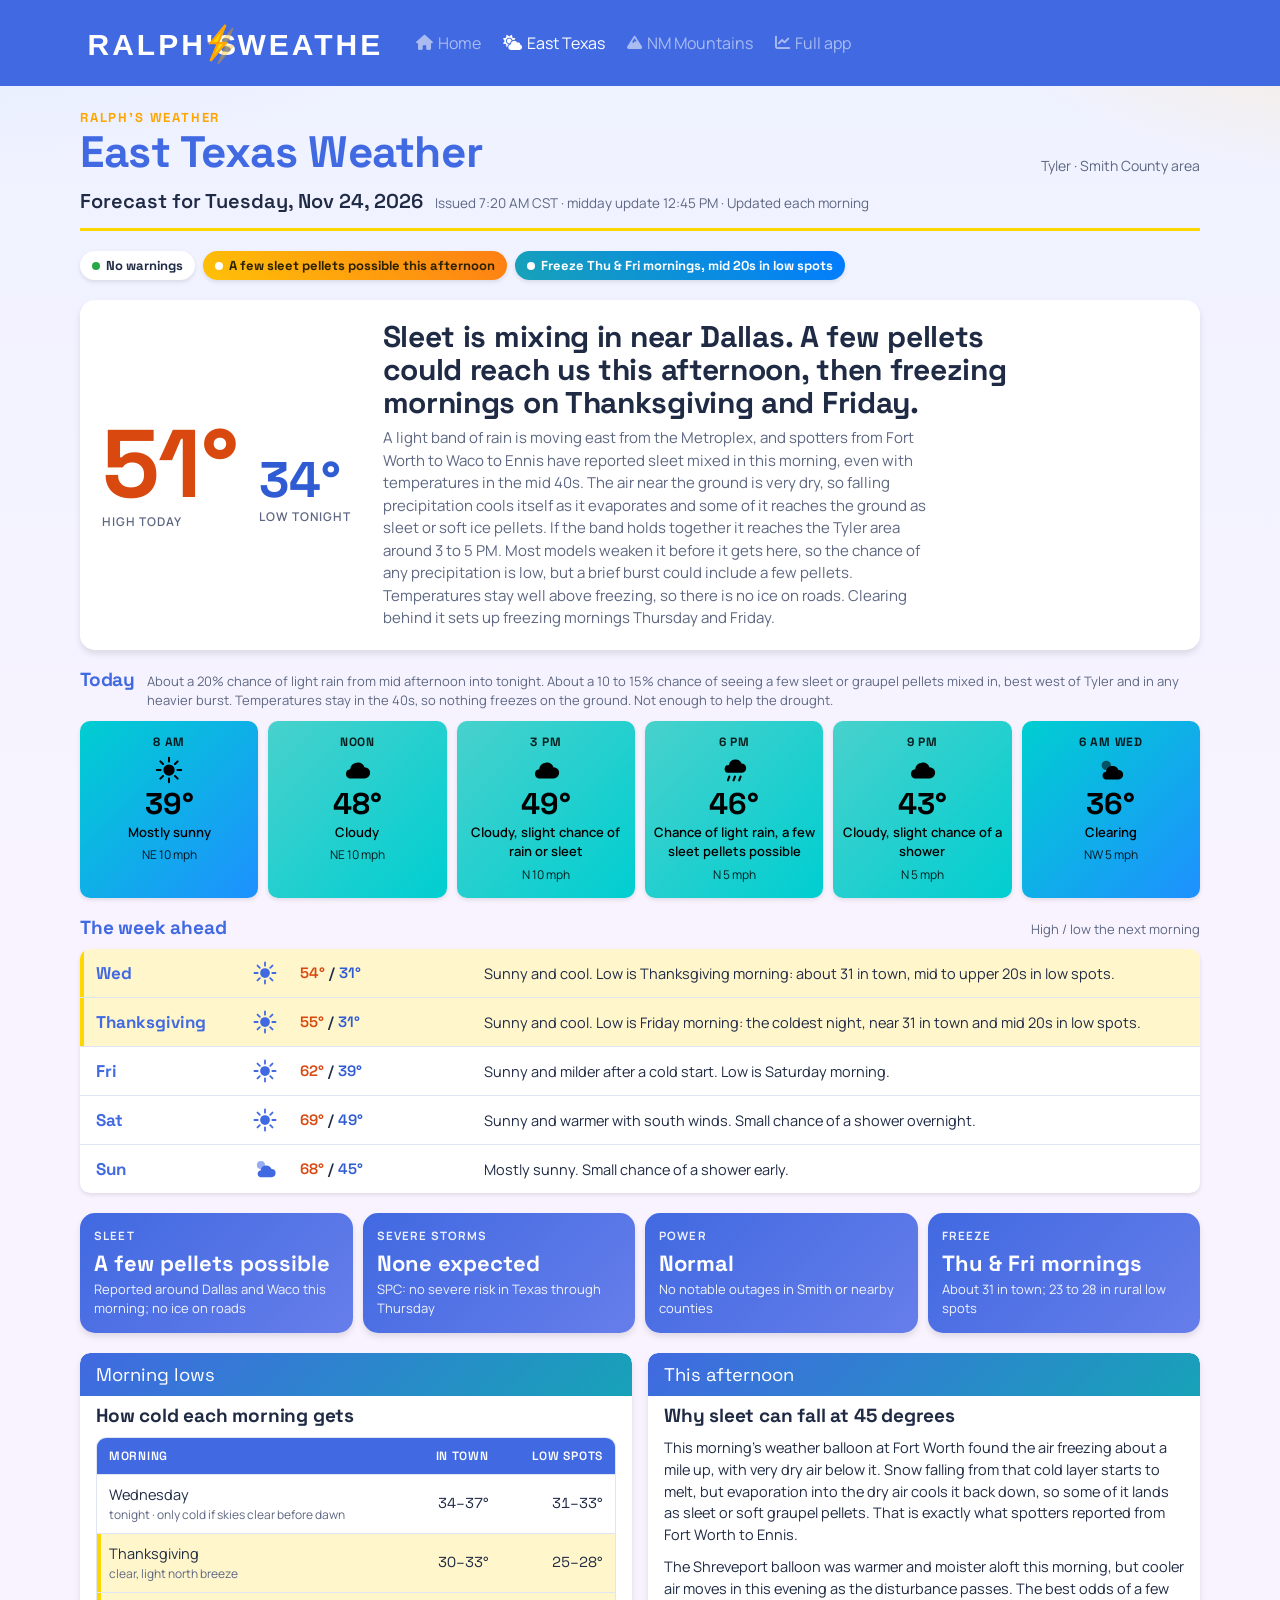
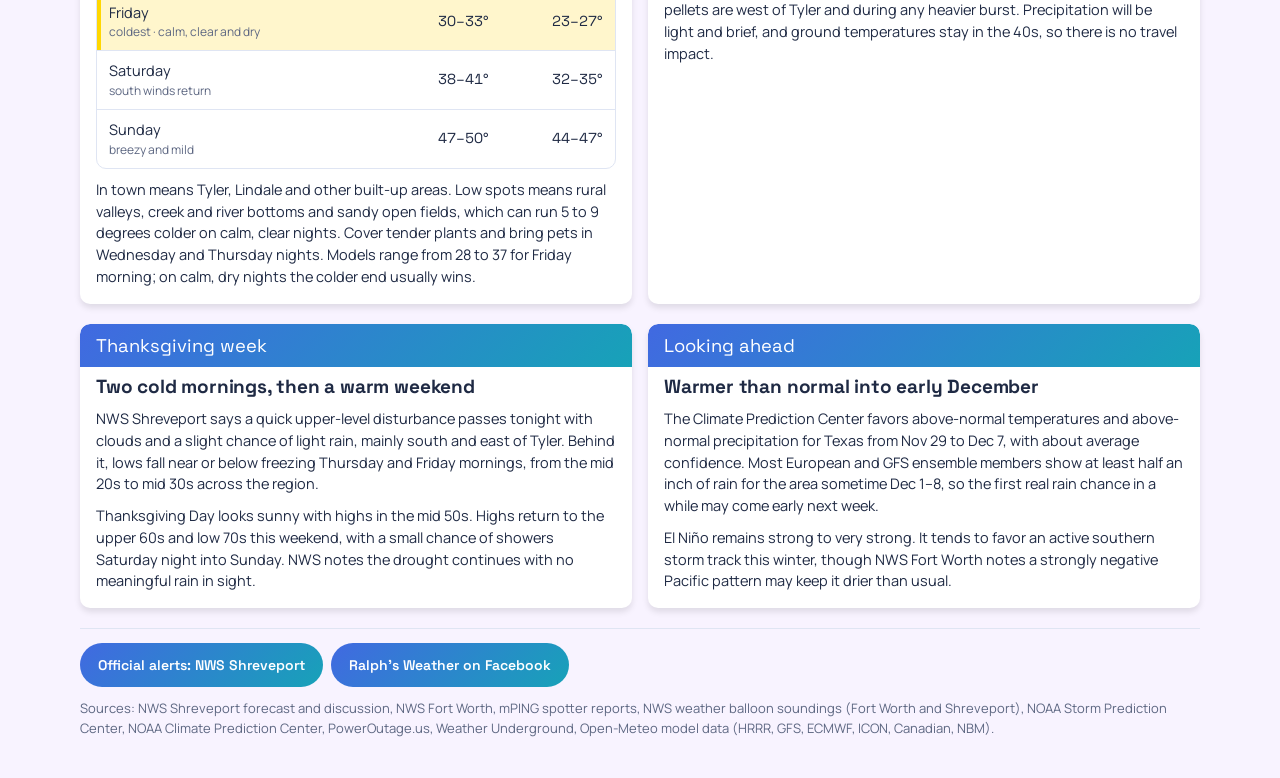
==== commit 85ea9bae: "frozen precip possibility" ====
--- a/east-texas/index.html
+++ b/east-texas/index.html
@@ -38,13 +38,13 @@
       </div>
       <div class="area">Tyler · Smith County area</div>
     </div>
-    <div class="when"><b>Forecast for Tuesday, Nov 24, 2026</b><span>Issued 7:20 AM CST · Updated each morning</span></div>
+    <div class="when"><b>Forecast for Tuesday, Nov 24, 2026</b><span>Issued 7:20 AM CST · midday update 12:45 PM · Updated each morning</span></div>
   </header>
 
   <div class="status">
     <span class="chip "><i></i>No warnings</span>
-    <span class="chip cold"><i></i>Freeze likely Thu–Fri mornings</span>
-    <span class="chip "><i></i>Upper 30s–low 40s at sunrise, no frost</span>
+    <span class="chip watch"><i></i>A few sleet pellets possible this afternoon</span>
+    <span class="chip cold"><i></i>Freeze Thu &amp; Fri mornings, mid 20s in low spots</span>
   </div>
 
   <section class="hero" aria-label="Today at a glance">
@@ -53,39 +53,65 @@
       <div><span class="lo">34°</span><small>Low tonight</small></div>
     </div>
     <div>
-      <h2>A cool, clouding-up Tuesday, then freezing mornings on Thanksgiving and Friday.</h2>
-      <p>Personal weather stations showed upper 30s to low 40s across the area at sunrise, with no frost. Clouds thicken this afternoon and the high only reaches about 51 with a north wind near 10 mph. A quick disturbance tonight brings a slight chance of light rain, mainly south and east of Tyler, then sunny skies and lows near 31 Thursday and Friday mornings.</p>
+      <h2>Sleet is mixing in near Dallas. A few pellets could reach us this afternoon, then freezing mornings on Thanksgiving and Friday.</h2>
+      <p>A light band of rain is moving east from the Metroplex, and spotters from Fort Worth to Waco to Ennis have reported sleet mixed in this morning, even with temperatures in the mid 40s. The air near the ground is very dry, so falling precipitation cools itself as it evaporates and some of it reaches the ground as sleet or soft ice pellets. If the band holds together it reaches the Tyler area around 3 to 5 PM. Most models weaken it before it gets here, so the chance of any precipitation is low, but a brief burst could include a few pellets. Temperatures stay well above freezing, so there is no ice on roads. Clearing behind it sets up freezing mornings Thursday and Friday.</p>
     </div>
   </section>
 
   <section aria-label="Today hour by hour">
-    <div class="sec-h"><h3>Today</h3><span>Mostly dry. NWS gives about a 10% chance of light rain this evening and overnight, mainly south and east of Tyler. Weather Underground leans a little wetter today, so a few sprinkles are possible. Not enough to help the drought.</span></div>
+    <div class="sec-h"><h3>Today</h3><span>About a 20% chance of light rain from mid afternoon into tonight. About a 10 to 15% chance of seeing a few sleet or graupel pellets mixed in, best west of Tyler and in any heavier burst. Temperatures stay in the 40s, so nothing freezes on the ground. Not enough to help the drought.</span></div>
     <div class="strip">
       <div class="slot tb-30"><span class="t">8 AM</span><svg aria-hidden="true"><use href="#sun"/></svg><span class="deg">39°</span><span class="d">Mostly sunny</span><span class="w">NE 10 mph</span></div>
-      <div class="slot tb-40"><span class="t">Noon</span><svg aria-hidden="true"><use href="#cloud"/></svg><span class="deg">48°</span><span class="d">Mostly cloudy</span><span class="w">N 10 mph</span></div>
-      <div class="slot tb-40"><span class="t">3 PM</span><svg aria-hidden="true"><use href="#cloud"/></svg><span class="deg">49°</span><span class="d">Mostly cloudy</span><span class="w">N 10 mph</span></div>
-      <div class="slot tb-40"><span class="t">6 PM</span><svg aria-hidden="true"><use href="#cloud"/></svg><span class="deg">47°</span><span class="d">Cloudy, slight chance of light rain</span><span class="w">N 5 mph</span></div>
-      <div class="slot tb-40"><span class="t">9 PM</span><svg aria-hidden="true"><use href="#cloud"/></svg><span class="deg">43°</span><span class="d">Cloudy</span><span class="w">N 5 mph</span></div>
-      <div class="slot tb-30"><span class="t">6 AM Wed</span><svg aria-hidden="true"><use href="#moon"/></svg><span class="deg">36°</span><span class="d">Clear</span><span class="w">NW 5 mph</span></div>
+      <div class="slot tb-40"><span class="t">Noon</span><svg aria-hidden="true"><use href="#cloud"/></svg><span class="deg">48°</span><span class="d">Cloudy</span><span class="w">NE 10 mph</span></div>
+      <div class="slot tb-40"><span class="t">3 PM</span><svg aria-hidden="true"><use href="#cloud"/></svg><span class="deg">49°</span><span class="d">Cloudy, slight chance of rain or sleet</span><span class="w">N 10 mph</span></div>
+      <div class="slot tb-40"><span class="t">6 PM</span><svg aria-hidden="true"><use href="#rain"/></svg><span class="deg">46°</span><span class="d">Chance of light rain, a few sleet pellets possible</span><span class="w">N 5 mph</span></div>
+      <div class="slot tb-40"><span class="t">9 PM</span><svg aria-hidden="true"><use href="#cloud"/></svg><span class="deg">43°</span><span class="d">Cloudy, slight chance of a shower</span><span class="w">N 5 mph</span></div>
+      <div class="slot tb-30"><span class="t">6 AM Wed</span><svg aria-hidden="true"><use href="#pcloud"/></svg><span class="deg">36°</span><span class="d">Clearing</span><span class="w">NW 5 mph</span></div>
     </div>
   </section>
 
   <section aria-label="Week ahead">
-    <div class="sec-h"><h3>The week ahead</h3><span>High / low</span></div>
+    <div class="sec-h"><h3>The week ahead</h3><span>High / low the next morning</span></div>
     <div class="days">
-      <div class="day flag"><b>Wed</b><svg aria-hidden="true"><use href="#sun"/></svg><span class="hl"><span class="h">54°</span> / <span class="l">31°</span></span><p>Sunny. Thanksgiving morning starts near freezing.</p></div>
-      <div class="day flag"><b>Thanksgiving</b><svg aria-hidden="true"><use href="#sun"/></svg><span class="hl"><span class="h">55°</span> / <span class="l">31°</span></span><p>Sunny and cool. Another freeze likely Friday morning.</p></div>
-      <div class="day"><b>Fri</b><svg aria-hidden="true"><use href="#sun"/></svg><span class="hl"><span class="h">62°</span> / <span class="l">39°</span></span><p>Sunny and milder after a cold start.</p></div>
+      <div class="day flag"><b>Wed</b><svg aria-hidden="true"><use href="#sun"/></svg><span class="hl"><span class="h">54°</span> / <span class="l">31°</span></span><p>Sunny and cool. Low is Thanksgiving morning: about 31 in town, mid to upper 20s in low spots.</p></div>
+      <div class="day flag"><b>Thanksgiving</b><svg aria-hidden="true"><use href="#sun"/></svg><span class="hl"><span class="h">55°</span> / <span class="l">31°</span></span><p>Sunny and cool. Low is Friday morning: the coldest night, near 31 in town and mid 20s in low spots.</p></div>
+      <div class="day"><b>Fri</b><svg aria-hidden="true"><use href="#sun"/></svg><span class="hl"><span class="h">62°</span> / <span class="l">39°</span></span><p>Sunny and milder after a cold start. Low is Saturday morning.</p></div>
       <div class="day"><b>Sat</b><svg aria-hidden="true"><use href="#sun"/></svg><span class="hl"><span class="h">69°</span> / <span class="l">49°</span></span><p>Sunny and warmer with south winds. Small chance of a shower overnight.</p></div>
       <div class="day"><b>Sun</b><svg aria-hidden="true"><use href="#pcloud"/></svg><span class="hl"><span class="h">68°</span> / <span class="l">45°</span></span><p>Mostly sunny. Small chance of a shower early.</p></div>
     </div>
   </section>
 
   <div class="facts">
+    <div class="fact"><div class="k">Sleet</div><div class="v">A few pellets possible</div><p>Reported around Dallas and Waco this morning; no ice on roads</p></div>
     <div class="fact"><div class="k">Severe storms</div><div class="v">None expected</div><p>SPC: no severe risk in Texas through Thursday</p></div>
     <div class="fact"><div class="k">Power</div><div class="v">Normal</div><p>No notable outages in Smith or nearby counties</p></div>
-    <div class="fact"><div class="k">School closings</div><div class="v">None</div><p>Nothing listed this morning</p></div>
-    <div class="fact"><div class="k">Freeze</div><div class="v">Likely Thu–Fri mornings</div><p>NWS lows near 31; region ranges from mid 20s to mid 30s</p></div>
+    <div class="fact"><div class="k">Freeze</div><div class="v">Thu &amp; Fri mornings</div><p>About 31 in town; 23 to 28 in rural low spots</p></div>
+  </div>
+
+  <div class="grid2">
+    <section class="panel">
+      <span class="k">Morning lows</span>
+      <h3>How cold each morning gets</h3>
+    <div class="tbl">
+        <table>
+          <thead><tr><th>Morning</th><th>In town</th><th>Low spots</th></tr></thead>
+          <tbody>
+            <tr><td>Wednesday<span class="el">tonight · only cold if skies clear before dawn</span></td><td class="num">34–37°</td><td class="num">31–33°</td></tr>
+            <tr class="key"><td>Thanksgiving<span class="el">clear, light north breeze</span></td><td class="num">30–33°</td><td class="num">25–28°</td></tr>
+            <tr class="key"><td>Friday<span class="el">coldest · calm, clear and dry</span></td><td class="num">30–33°</td><td class="num">23–27°</td></tr>
+            <tr><td>Saturday<span class="el">south winds return</span></td><td class="num">38–41°</td><td class="num">32–35°</td></tr>
+            <tr><td>Sunday<span class="el">breezy and mild</span></td><td class="num">47–50°</td><td class="num">44–47°</td></tr>
+          </tbody>
+        </table>
+      </div>
+      <p>In town means Tyler, Lindale and other built-up areas. Low spots means rural valleys, creek and river bottoms and sandy open fields, which can run 5 to 9 degrees colder on calm, clear nights. Cover tender plants and bring pets in Wednesday and Thursday nights. Models range from 28 to 37 for Friday morning; on calm, dry nights the colder end usually wins.</p>
+    </section>
+    <section class="panel">
+      <span class="k">This afternoon</span>
+      <h3>Why sleet can fall at 45 degrees</h3>
+      <p>This morning&#x27;s weather balloon at Fort Worth found the air freezing about a mile up, with very dry air below it. Snow falling from that cold layer starts to melt, but evaporation into the dry air cools it back down, so some of it lands as sleet or soft graupel pellets. That is exactly what spotters reported from Fort Worth to Ennis.</p>
+      <p>The Shreveport balloon was warmer and moister aloft this morning, but cooler air moves in this evening as the disturbance passes. The best odds of a few pellets are west of Tyler and during any heavier burst. Precipitation will be light and brief, and ground temperatures stay in the 40s, so there is no travel impact.</p>
+    </section>
   </div>
 
   <div class="grid2">
@@ -108,7 +134,7 @@
       <a href="https://www.weather.gov/shv/">Official alerts: NWS Shreveport</a>
       <a href="https://www.facebook.com/RalphsWeather/">Ralph&#x27;s Weather on Facebook</a>
     </div>
-    <p>Sources: NWS Shreveport forecast and discussion, NWS Fort Worth, NOAA Storm Prediction Center, NOAA Climate Prediction Center, PowerOutage.us, KLTV closings, Weather Underground, Open-Meteo model data (ECMWF and GFS ensembles).</p>
+    <p>Sources: NWS Shreveport forecast and discussion, NWS Fort Worth, mPING spotter reports, NWS weather balloon soundings (Fort Worth and Shreveport), NOAA Storm Prediction Center, NOAA Climate Prediction Center, PowerOutage.us, Weather Underground, Open-Meteo model data (HRRR, GFS, ECMWF, ICON, Canadian, NBM).</p>
   </footer>
 </main>
 </div>
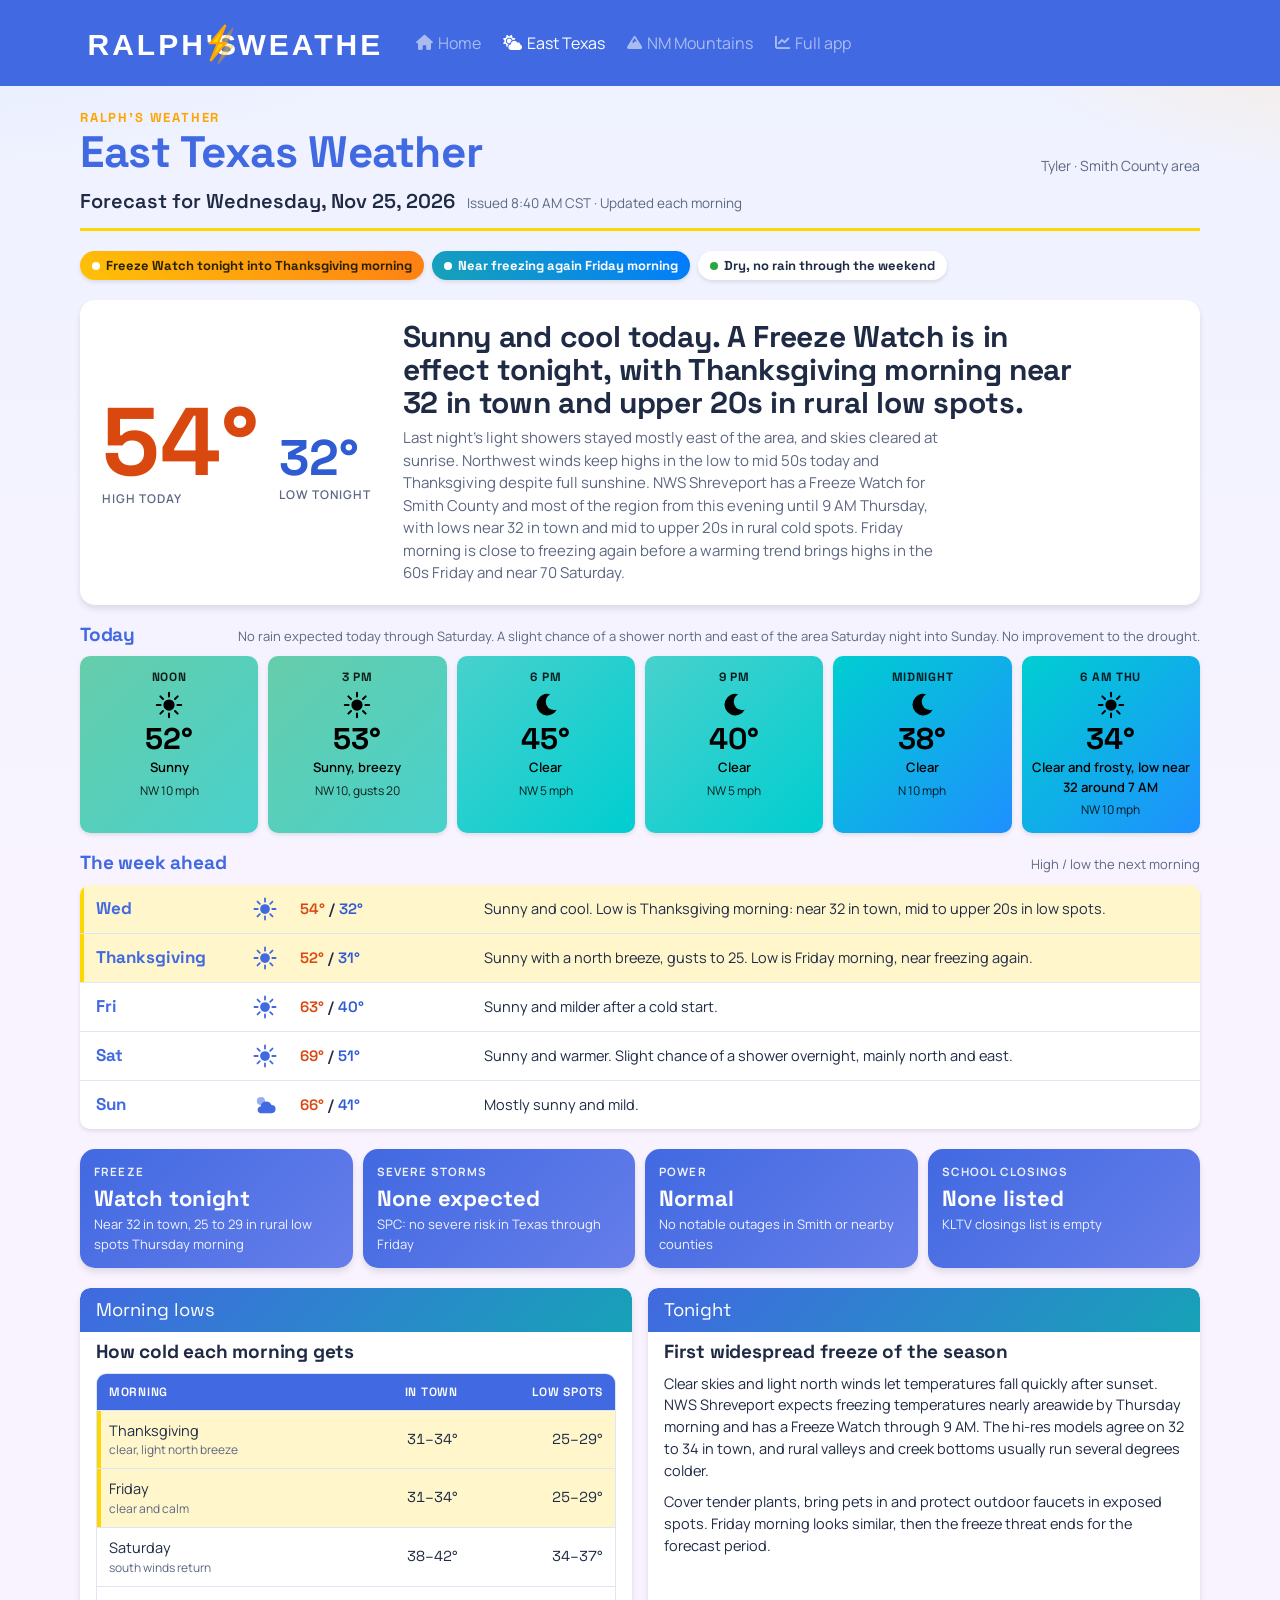
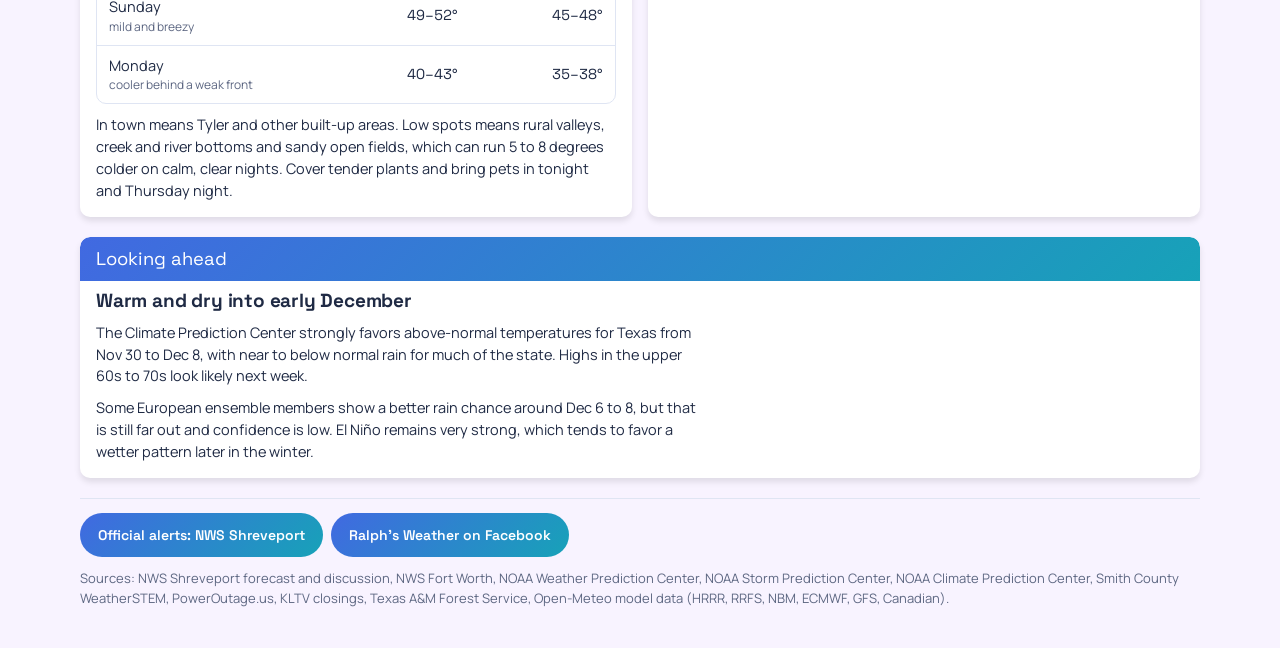
==== commit 2c448d15: "2026-11-25" ====
--- a/east-texas/index.html
+++ b/east-texas/index.html
@@ -38,54 +38,54 @@
       </div>
       <div class="area">Tyler · Smith County area</div>
     </div>
-    <div class="when"><b>Forecast for Tuesday, Nov 24, 2026</b><span>Issued 7:20 AM CST · midday update 12:45 PM · Updated each morning</span></div>
+    <div class="when"><b>Forecast for Wednesday, Nov 25, 2026</b><span>Issued 8:40 AM CST · Updated each morning</span></div>
   </header>
 
   <div class="status">
-    <span class="chip "><i></i>No warnings</span>
-    <span class="chip watch"><i></i>A few sleet pellets possible this afternoon</span>
-    <span class="chip cold"><i></i>Freeze Thu &amp; Fri mornings, mid 20s in low spots</span>
+    <span class="chip watch"><i></i>Freeze Watch tonight into Thanksgiving morning</span>
+    <span class="chip cold"><i></i>Near freezing again Friday morning</span>
+    <span class="chip "><i></i>Dry, no rain through the weekend</span>
   </div>
 
   <section class="hero" aria-label="Today at a glance">
     <div class="reading">
-      <div><span class="hi">51°</span><small>High today</small></div>
-      <div><span class="lo">34°</span><small>Low tonight</small></div>
+      <div><span class="hi">54°</span><small>High today</small></div>
+      <div><span class="lo">32°</span><small>Low tonight</small></div>
     </div>
     <div>
-      <h2>Sleet is mixing in near Dallas. A few pellets could reach us this afternoon, then freezing mornings on Thanksgiving and Friday.</h2>
-      <p>A light band of rain is moving east from the Metroplex, and spotters from Fort Worth to Waco to Ennis have reported sleet mixed in this morning, even with temperatures in the mid 40s. The air near the ground is very dry, so falling precipitation cools itself as it evaporates and some of it reaches the ground as sleet or soft ice pellets. If the band holds together it reaches the Tyler area around 3 to 5 PM. Most models weaken it before it gets here, so the chance of any precipitation is low, but a brief burst could include a few pellets. Temperatures stay well above freezing, so there is no ice on roads. Clearing behind it sets up freezing mornings Thursday and Friday.</p>
+      <h2>Sunny and cool today. A Freeze Watch is in effect tonight, with Thanksgiving morning near 32 in town and upper 20s in rural low spots.</h2>
+      <p>Last night&#x27;s light showers stayed mostly east of the area, and skies cleared at sunrise. Northwest winds keep highs in the low to mid 50s today and Thanksgiving despite full sunshine. NWS Shreveport has a Freeze Watch for Smith County and most of the region from this evening until 9 AM Thursday, with lows near 32 in town and mid to upper 20s in rural cold spots. Friday morning is close to freezing again before a warming trend brings highs in the 60s Friday and near 70 Saturday.</p>
     </div>
   </section>
 
   <section aria-label="Today hour by hour">
-    <div class="sec-h"><h3>Today</h3><span>About a 20% chance of light rain from mid afternoon into tonight. About a 10 to 15% chance of seeing a few sleet or graupel pellets mixed in, best west of Tyler and in any heavier burst. Temperatures stay in the 40s, so nothing freezes on the ground. Not enough to help the drought.</span></div>
+    <div class="sec-h"><h3>Today</h3><span>No rain expected today through Saturday. A slight chance of a shower north and east of the area Saturday night into Sunday. No improvement to the drought.</span></div>
     <div class="strip">
-      <div class="slot tb-30"><span class="t">8 AM</span><svg aria-hidden="true"><use href="#sun"/></svg><span class="deg">39°</span><span class="d">Mostly sunny</span><span class="w">NE 10 mph</span></div>
-      <div class="slot tb-40"><span class="t">Noon</span><svg aria-hidden="true"><use href="#cloud"/></svg><span class="deg">48°</span><span class="d">Cloudy</span><span class="w">NE 10 mph</span></div>
-      <div class="slot tb-40"><span class="t">3 PM</span><svg aria-hidden="true"><use href="#cloud"/></svg><span class="deg">49°</span><span class="d">Cloudy, slight chance of rain or sleet</span><span class="w">N 10 mph</span></div>
-      <div class="slot tb-40"><span class="t">6 PM</span><svg aria-hidden="true"><use href="#rain"/></svg><span class="deg">46°</span><span class="d">Chance of light rain, a few sleet pellets possible</span><span class="w">N 5 mph</span></div>
-      <div class="slot tb-40"><span class="t">9 PM</span><svg aria-hidden="true"><use href="#cloud"/></svg><span class="deg">43°</span><span class="d">Cloudy, slight chance of a shower</span><span class="w">N 5 mph</span></div>
-      <div class="slot tb-30"><span class="t">6 AM Wed</span><svg aria-hidden="true"><use href="#pcloud"/></svg><span class="deg">36°</span><span class="d">Clearing</span><span class="w">NW 5 mph</span></div>
+      <div class="slot tb-50"><span class="t">Noon</span><svg aria-hidden="true"><use href="#sun"/></svg><span class="deg">52°</span><span class="d">Sunny</span><span class="w">NW 10 mph</span></div>
+      <div class="slot tb-50"><span class="t">3 PM</span><svg aria-hidden="true"><use href="#sun"/></svg><span class="deg">53°</span><span class="d">Sunny, breezy</span><span class="w">NW 10, gusts 20</span></div>
+      <div class="slot tb-40"><span class="t">6 PM</span><svg aria-hidden="true"><use href="#moon"/></svg><span class="deg">45°</span><span class="d">Clear</span><span class="w">NW 5 mph</span></div>
+      <div class="slot tb-40"><span class="t">9 PM</span><svg aria-hidden="true"><use href="#moon"/></svg><span class="deg">40°</span><span class="d">Clear</span><span class="w">NW 5 mph</span></div>
+      <div class="slot tb-30"><span class="t">Midnight</span><svg aria-hidden="true"><use href="#moon"/></svg><span class="deg">38°</span><span class="d">Clear</span><span class="w">N 10 mph</span></div>
+      <div class="slot tb-30"><span class="t">6 AM Thu</span><svg aria-hidden="true"><use href="#sun"/></svg><span class="deg">34°</span><span class="d">Clear and frosty, low near 32 around 7 AM</span><span class="w">NW 10 mph</span></div>
     </div>
   </section>
 
   <section aria-label="Week ahead">
     <div class="sec-h"><h3>The week ahead</h3><span>High / low the next morning</span></div>
     <div class="days">
-      <div class="day flag"><b>Wed</b><svg aria-hidden="true"><use href="#sun"/></svg><span class="hl"><span class="h">54°</span> / <span class="l">31°</span></span><p>Sunny and cool. Low is Thanksgiving morning: about 31 in town, mid to upper 20s in low spots.</p></div>
-      <div class="day flag"><b>Thanksgiving</b><svg aria-hidden="true"><use href="#sun"/></svg><span class="hl"><span class="h">55°</span> / <span class="l">31°</span></span><p>Sunny and cool. Low is Friday morning: the coldest night, near 31 in town and mid 20s in low spots.</p></div>
-      <div class="day"><b>Fri</b><svg aria-hidden="true"><use href="#sun"/></svg><span class="hl"><span class="h">62°</span> / <span class="l">39°</span></span><p>Sunny and milder after a cold start. Low is Saturday morning.</p></div>
-      <div class="day"><b>Sat</b><svg aria-hidden="true"><use href="#sun"/></svg><span class="hl"><span class="h">69°</span> / <span class="l">49°</span></span><p>Sunny and warmer with south winds. Small chance of a shower overnight.</p></div>
-      <div class="day"><b>Sun</b><svg aria-hidden="true"><use href="#pcloud"/></svg><span class="hl"><span class="h">68°</span> / <span class="l">45°</span></span><p>Mostly sunny. Small chance of a shower early.</p></div>
+      <div class="day flag"><b>Wed</b><svg aria-hidden="true"><use href="#sun"/></svg><span class="hl"><span class="h">54°</span> / <span class="l">32°</span></span><p>Sunny and cool. Low is Thanksgiving morning: near 32 in town, mid to upper 20s in low spots.</p></div>
+      <div class="day flag"><b>Thanksgiving</b><svg aria-hidden="true"><use href="#sun"/></svg><span class="hl"><span class="h">52°</span> / <span class="l">31°</span></span><p>Sunny with a north breeze, gusts to 25. Low is Friday morning, near freezing again.</p></div>
+      <div class="day"><b>Fri</b><svg aria-hidden="true"><use href="#sun"/></svg><span class="hl"><span class="h">63°</span> / <span class="l">40°</span></span><p>Sunny and milder after a cold start.</p></div>
+      <div class="day"><b>Sat</b><svg aria-hidden="true"><use href="#sun"/></svg><span class="hl"><span class="h">69°</span> / <span class="l">51°</span></span><p>Sunny and warmer. Slight chance of a shower overnight, mainly north and east.</p></div>
+      <div class="day"><b>Sun</b><svg aria-hidden="true"><use href="#pcloud"/></svg><span class="hl"><span class="h">66°</span> / <span class="l">41°</span></span><p>Mostly sunny and mild.</p></div>
     </div>
   </section>
 
   <div class="facts">
-    <div class="fact"><div class="k">Sleet</div><div class="v">A few pellets possible</div><p>Reported around Dallas and Waco this morning; no ice on roads</p></div>
-    <div class="fact"><div class="k">Severe storms</div><div class="v">None expected</div><p>SPC: no severe risk in Texas through Thursday</p></div>
+    <div class="fact"><div class="k">Freeze</div><div class="v">Watch tonight</div><p>Near 32 in town, 25 to 29 in rural low spots Thursday morning</p></div>
+    <div class="fact"><div class="k">Severe storms</div><div class="v">None expected</div><p>SPC: no severe risk in Texas through Friday</p></div>
     <div class="fact"><div class="k">Power</div><div class="v">Normal</div><p>No notable outages in Smith or nearby counties</p></div>
-    <div class="fact"><div class="k">Freeze</div><div class="v">Thu &amp; Fri mornings</div><p>About 31 in town; 23 to 28 in rural low spots</p></div>
+    <div class="fact"><div class="k">School closings</div><div class="v">None listed</div><p>KLTV closings list is empty</p></div>
   </div>
 
   <div class="grid2">
@@ -96,45 +96,37 @@
         <table>
           <thead><tr><th>Morning</th><th>In town</th><th>Low spots</th></tr></thead>
           <tbody>
-            <tr><td>Wednesday<span class="el">tonight · only cold if skies clear before dawn</span></td><td class="num">34–37°</td><td class="num">31–33°</td></tr>
-            <tr class="key"><td>Thanksgiving<span class="el">clear, light north breeze</span></td><td class="num">30–33°</td><td class="num">25–28°</td></tr>
-            <tr class="key"><td>Friday<span class="el">coldest · calm, clear and dry</span></td><td class="num">30–33°</td><td class="num">23–27°</td></tr>
-            <tr><td>Saturday<span class="el">south winds return</span></td><td class="num">38–41°</td><td class="num">32–35°</td></tr>
-            <tr><td>Sunday<span class="el">breezy and mild</span></td><td class="num">47–50°</td><td class="num">44–47°</td></tr>
+            <tr class="key"><td>Thanksgiving<span class="el">clear, light north breeze</span></td><td class="num">31–34°</td><td class="num">25–29°</td></tr>
+            <tr class="key"><td>Friday<span class="el">clear and calm</span></td><td class="num">31–34°</td><td class="num">25–29°</td></tr>
+            <tr><td>Saturday<span class="el">south winds return</span></td><td class="num">38–42°</td><td class="num">34–37°</td></tr>
+            <tr><td>Sunday<span class="el">mild and breezy</span></td><td class="num">49–52°</td><td class="num">45–48°</td></tr>
+            <tr><td>Monday<span class="el">cooler behind a weak front</span></td><td class="num">40–43°</td><td class="num">35–38°</td></tr>
           </tbody>
         </table>
       </div>
-      <p>In town means Tyler, Lindale and other built-up areas. Low spots means rural valleys, creek and river bottoms and sandy open fields, which can run 5 to 9 degrees colder on calm, clear nights. Cover tender plants and bring pets in Wednesday and Thursday nights. Models range from 28 to 37 for Friday morning; on calm, dry nights the colder end usually wins.</p>
+      <p>In town means Tyler and other built-up areas. Low spots means rural valleys, creek and river bottoms and sandy open fields, which can run 5 to 8 degrees colder on calm, clear nights. Cover tender plants and bring pets in tonight and Thursday night.</p>
     </section>
     <section class="panel">
-      <span class="k">This afternoon</span>
-      <h3>Why sleet can fall at 45 degrees</h3>
-      <p>This morning&#x27;s weather balloon at Fort Worth found the air freezing about a mile up, with very dry air below it. Snow falling from that cold layer starts to melt, but evaporation into the dry air cools it back down, so some of it lands as sleet or soft graupel pellets. That is exactly what spotters reported from Fort Worth to Ennis.</p>
-      <p>The Shreveport balloon was warmer and moister aloft this morning, but cooler air moves in this evening as the disturbance passes. The best odds of a few pellets are west of Tyler and during any heavier burst. Precipitation will be light and brief, and ground temperatures stay in the 40s, so there is no travel impact.</p>
+      <span class="k">Tonight</span>
+      <h3>First widespread freeze of the season</h3>
+      <p>Clear skies and light north winds let temperatures fall quickly after sunset. NWS Shreveport expects freezing temperatures nearly areawide by Thursday morning and has a Freeze Watch through 9 AM. The hi-res models agree on 32 to 34 in town, and rural valleys and creek bottoms usually run several degrees colder.</p>
+      <p>Cover tender plants, bring pets in and protect outdoor faucets in exposed spots. Friday morning looks similar, then the freeze threat ends for the forecast period.</p>
     </section>
   </div>
 
-  <div class="grid2">
-    <section class="panel">
-      <span class="k">Thanksgiving week</span>
-      <h3>Two cold mornings, then a warm weekend</h3>
-      <p>NWS Shreveport says a quick upper-level disturbance passes tonight with clouds and a slight chance of light rain, mainly south and east of Tyler. Behind it, lows fall near or below freezing Thursday and Friday mornings, from the mid 20s to mid 30s across the region.</p>
-      <p>Thanksgiving Day looks sunny with highs in the mid 50s. Highs return to the upper 60s and low 70s this weekend, with a small chance of showers Saturday night into Sunday. NWS notes the drought continues with no meaningful rain in sight.</p>
-    </section>
-    <section class="panel">
+  <section class="panel">
       <span class="k">Looking ahead</span>
-      <h3>Warmer than normal into early December</h3>
-      <p>The Climate Prediction Center favors above-normal temperatures and above-normal precipitation for Texas from Nov 29 to Dec 7, with about average confidence. Most European and GFS ensemble members show at least half an inch of rain for the area sometime Dec 1–8, so the first real rain chance in a while may come early next week.</p>
-      <p>El Niño remains strong to very strong. It tends to favor an active southern storm track this winter, though NWS Fort Worth notes a strongly negative Pacific pattern may keep it drier than usual.</p>
-    </section>
-  </div>
+      <h3>Warm and dry into early December</h3>
+      <p>The Climate Prediction Center strongly favors above-normal temperatures for Texas from Nov 30 to Dec 8, with near to below normal rain for much of the state. Highs in the upper 60s to 70s look likely next week.</p>
+      <p>Some European ensemble members show a better rain chance around Dec 6 to 8, but that is still far out and confidence is low. El Niño remains very strong, which tends to favor a wetter pattern later in the winter.</p>
+  </section>
 
   <footer class="foot">
     <div class="links">
       <a href="https://www.weather.gov/shv/">Official alerts: NWS Shreveport</a>
       <a href="https://www.facebook.com/RalphsWeather/">Ralph&#x27;s Weather on Facebook</a>
     </div>
-    <p>Sources: NWS Shreveport forecast and discussion, NWS Fort Worth, mPING spotter reports, NWS weather balloon soundings (Fort Worth and Shreveport), NOAA Storm Prediction Center, NOAA Climate Prediction Center, PowerOutage.us, Weather Underground, Open-Meteo model data (HRRR, GFS, ECMWF, ICON, Canadian, NBM).</p>
+    <p>Sources: NWS Shreveport forecast and discussion, NWS Fort Worth, NOAA Weather Prediction Center, NOAA Storm Prediction Center, NOAA Climate Prediction Center, Smith County WeatherSTEM, PowerOutage.us, KLTV closings, Texas A&amp;M Forest Service, Open-Meteo model data (HRRR, RRFS, NBM, ECMWF, GFS, Canadian).</p>
   </footer>
 </main>
 </div>
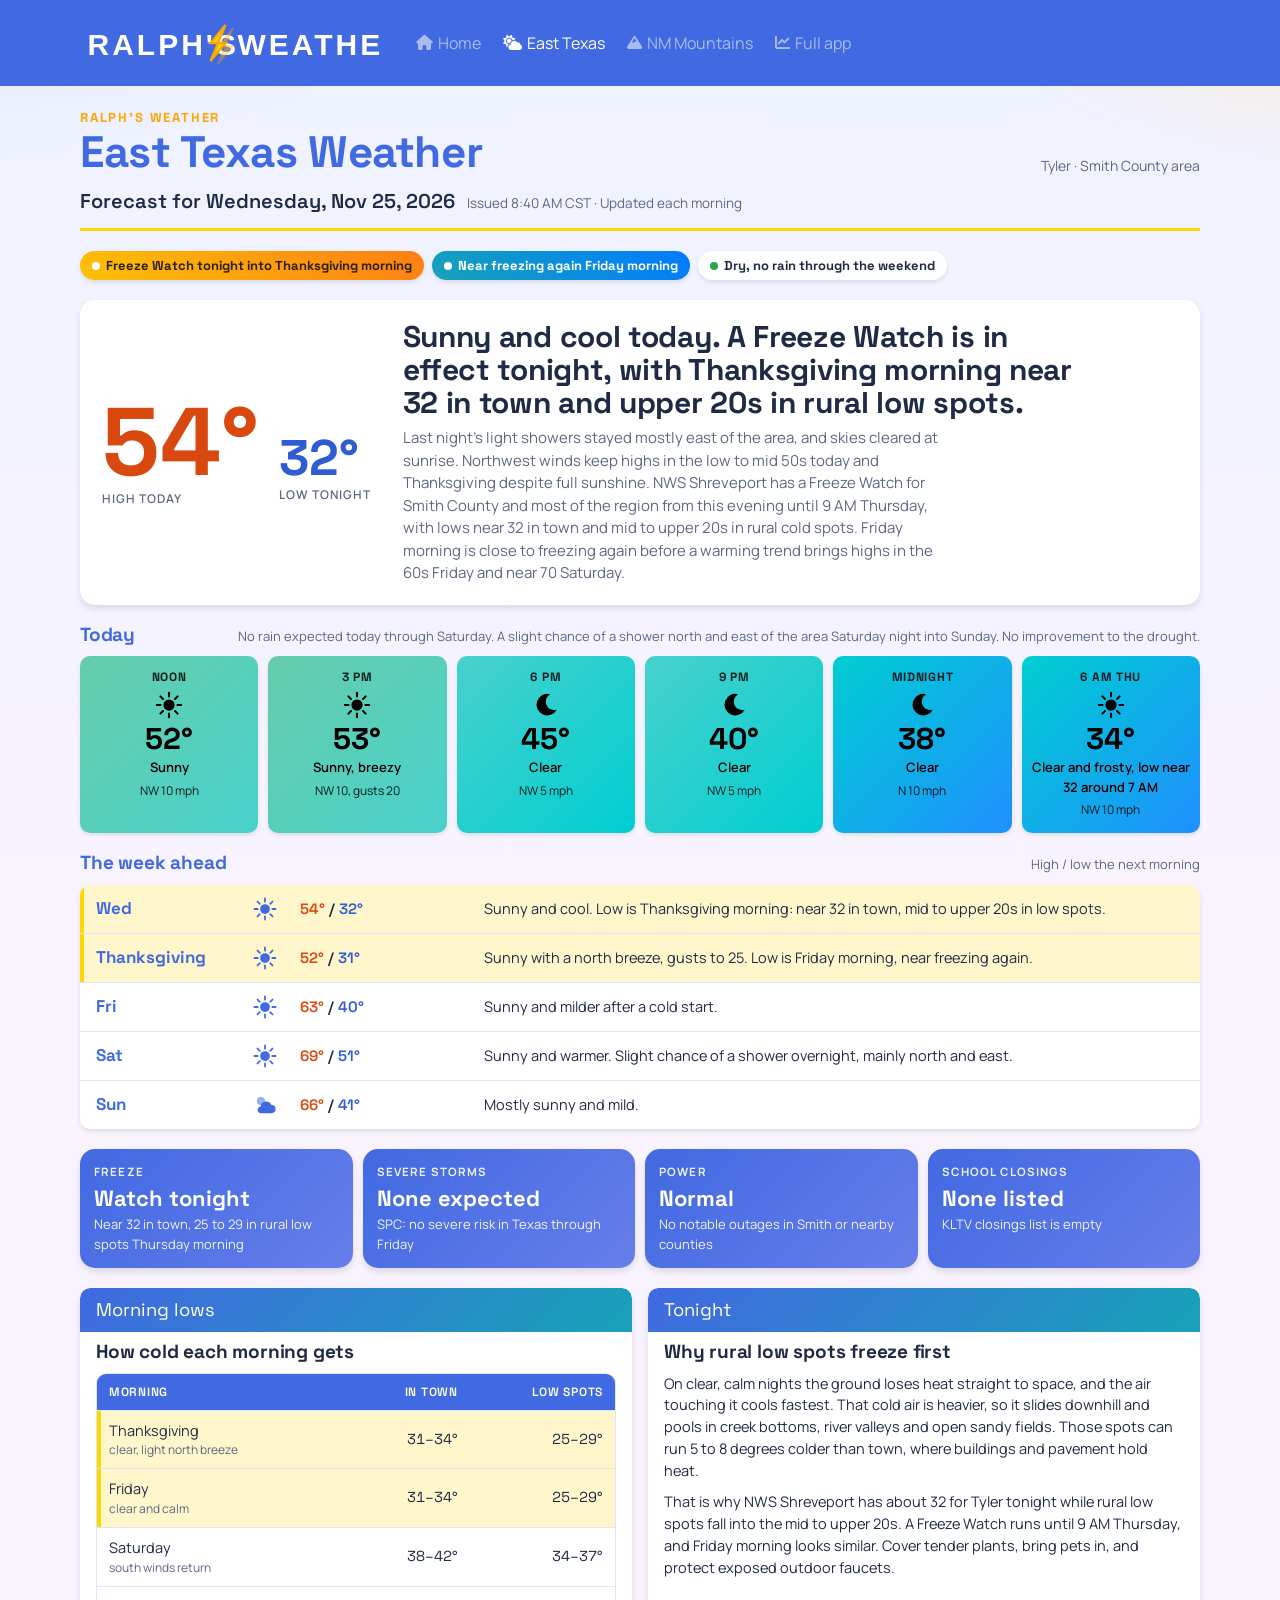
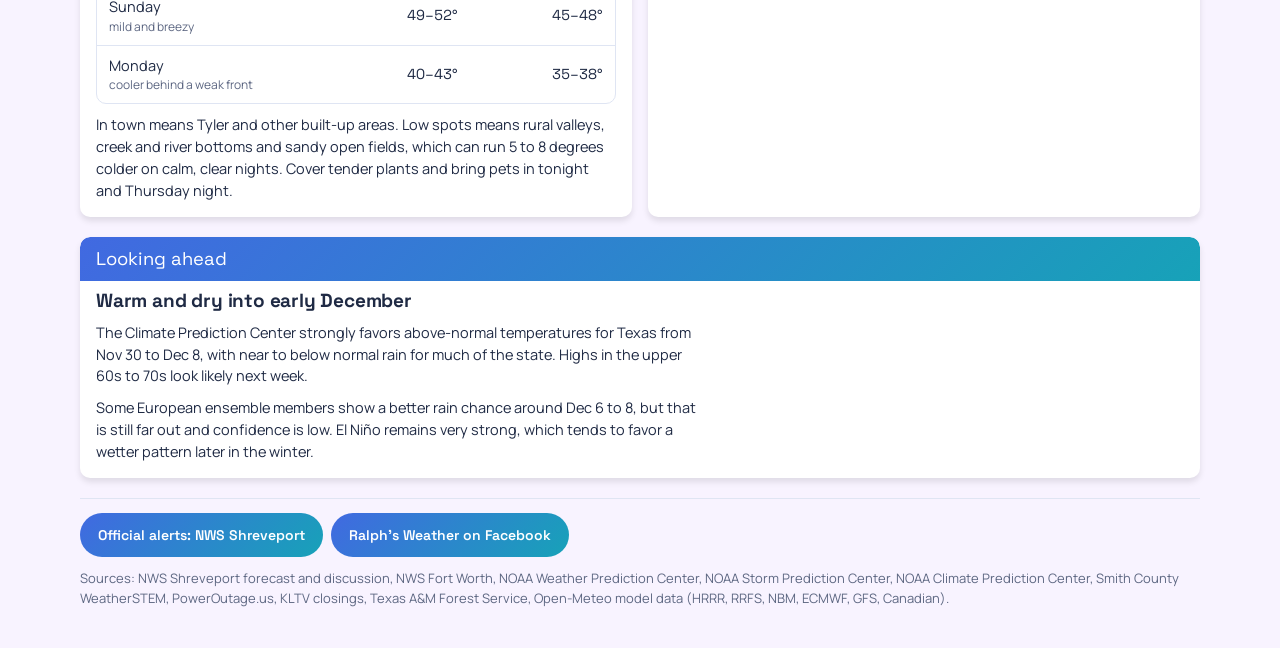
==== commit 9d71024f: "update 20231125" ====
--- a/east-texas/index.html
+++ b/east-texas/index.html
@@ -108,9 +108,9 @@
     </section>
     <section class="panel">
       <span class="k">Tonight</span>
-      <h3>First widespread freeze of the season</h3>
-      <p>Clear skies and light north winds let temperatures fall quickly after sunset. NWS Shreveport expects freezing temperatures nearly areawide by Thursday morning and has a Freeze Watch through 9 AM. The hi-res models agree on 32 to 34 in town, and rural valleys and creek bottoms usually run several degrees colder.</p>
-      <p>Cover tender plants, bring pets in and protect outdoor faucets in exposed spots. Friday morning looks similar, then the freeze threat ends for the forecast period.</p>
+      <h3>Why rural low spots freeze first</h3>
+      <p>On clear, calm nights the ground loses heat straight to space, and the air touching it cools fastest. That cold air is heavier, so it slides downhill and pools in creek bottoms, river valleys and open sandy fields. Those spots can run 5 to 8 degrees colder than town, where buildings and pavement hold heat.</p>
+      <p>That is why NWS Shreveport has about 32 for Tyler tonight while rural low spots fall into the mid to upper 20s. A Freeze Watch runs until 9 AM Thursday, and Friday morning looks similar. Cover tender plants, bring pets in, and protect exposed outdoor faucets.</p>
     </section>
   </div>
 
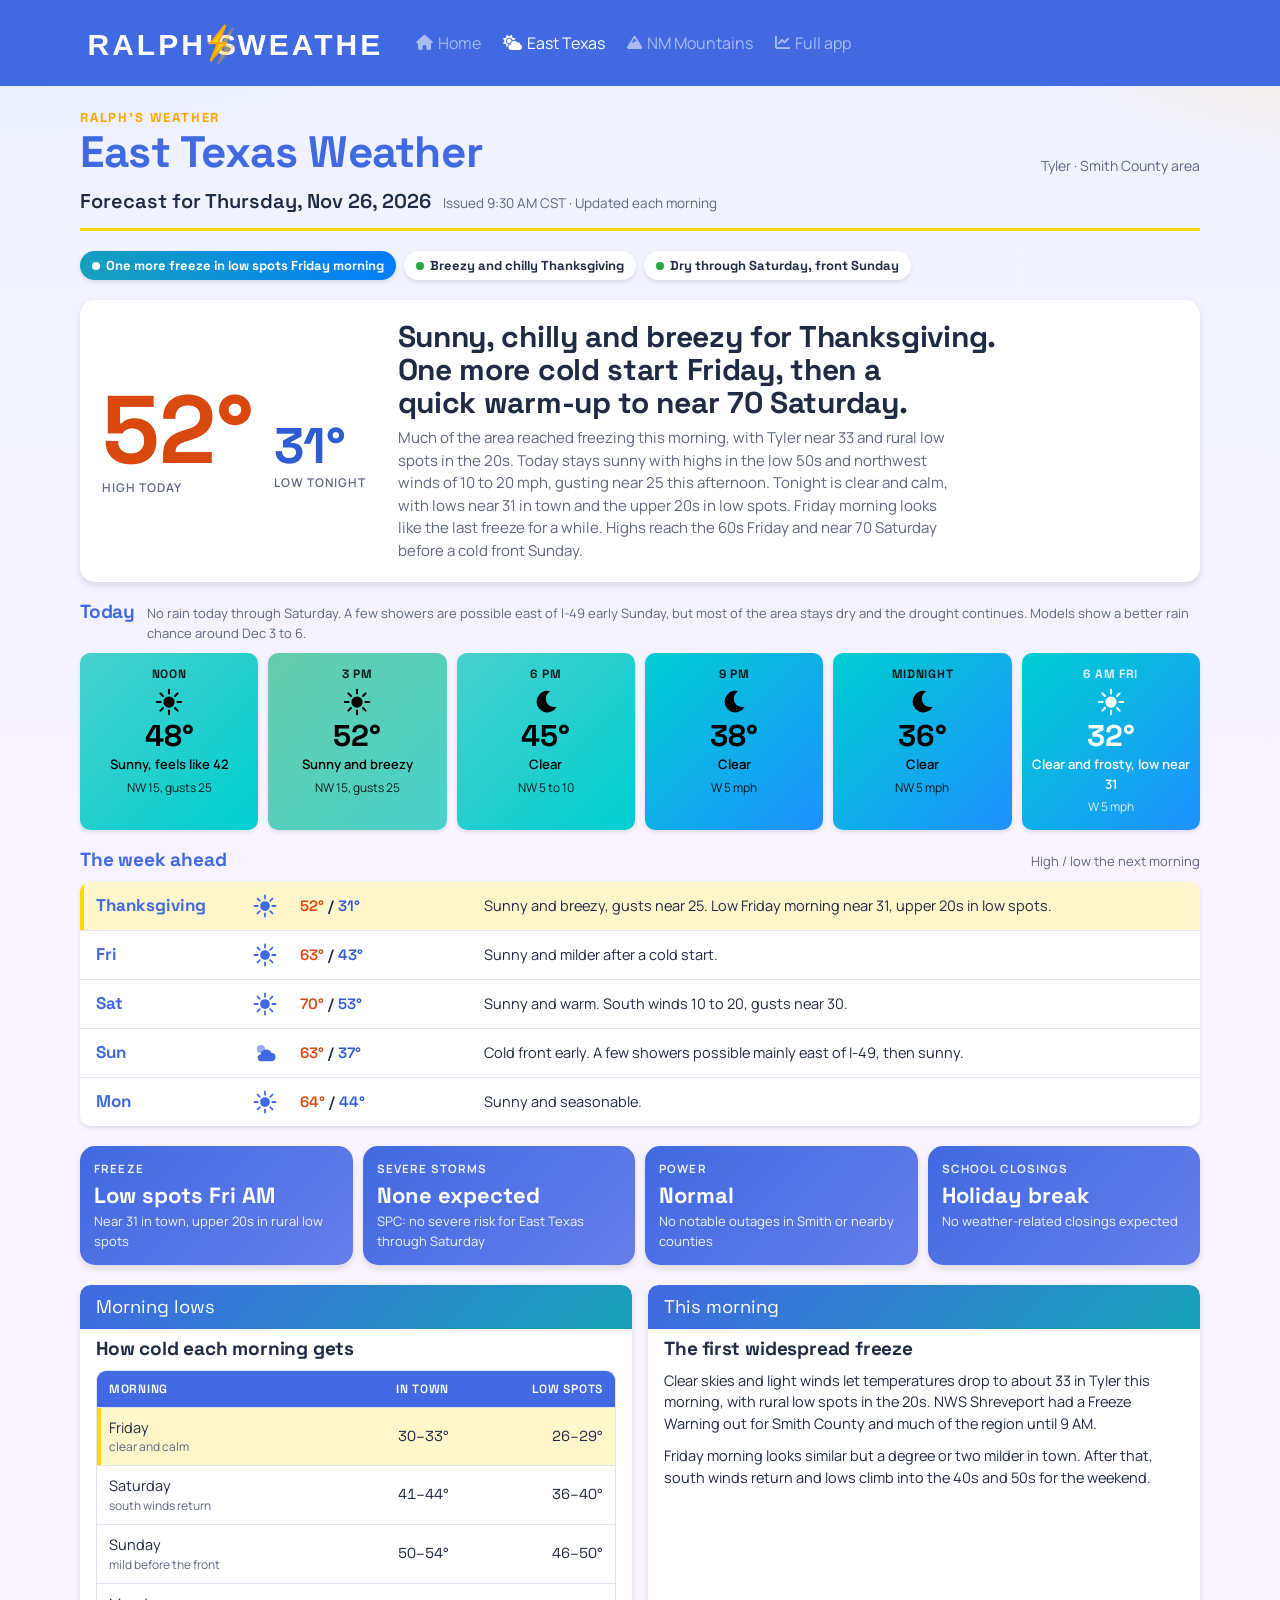
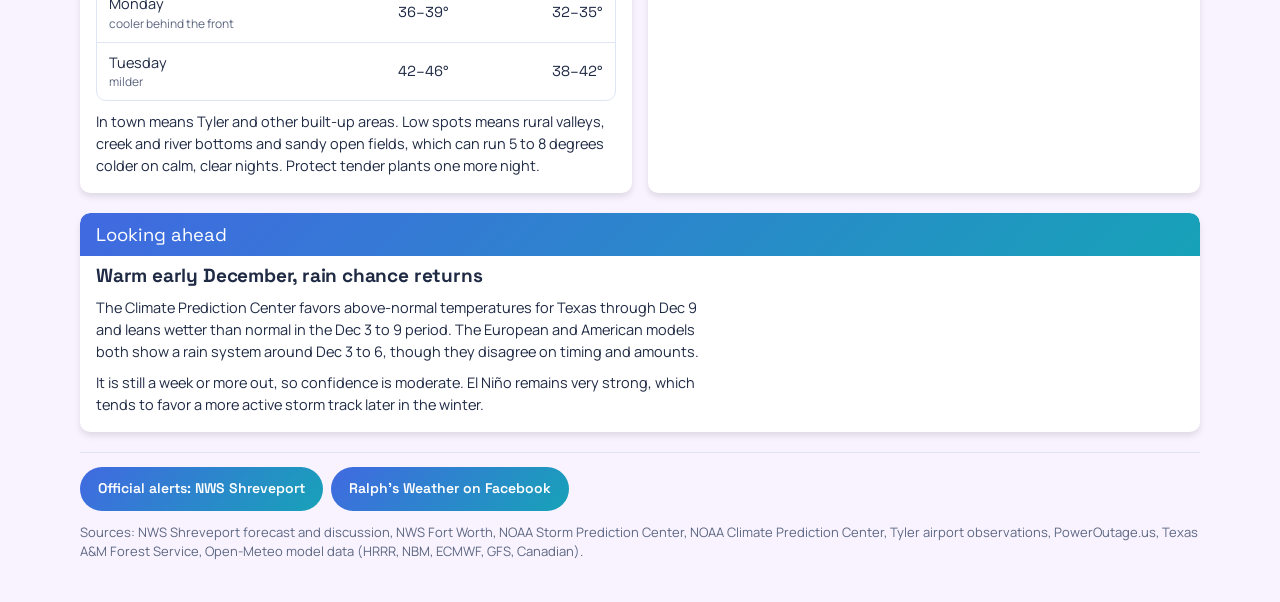
==== commit b6bcdac3: "20261126" ====
--- a/east-texas/index.html
+++ b/east-texas/index.html
@@ -38,54 +38,54 @@
       </div>
       <div class="area">Tyler · Smith County area</div>
     </div>
-    <div class="when"><b>Forecast for Wednesday, Nov 25, 2026</b><span>Issued 8:40 AM CST · Updated each morning</span></div>
+    <div class="when"><b>Forecast for Thursday, Nov 26, 2026</b><span>Issued 9:30 AM CST · Updated each morning</span></div>
   </header>
 
   <div class="status">
-    <span class="chip watch"><i></i>Freeze Watch tonight into Thanksgiving morning</span>
-    <span class="chip cold"><i></i>Near freezing again Friday morning</span>
-    <span class="chip "><i></i>Dry, no rain through the weekend</span>
+    <span class="chip cold"><i></i>One more freeze in low spots Friday morning</span>
+    <span class="chip "><i></i>Breezy and chilly Thanksgiving</span>
+    <span class="chip "><i></i>Dry through Saturday, front Sunday</span>
   </div>
 
   <section class="hero" aria-label="Today at a glance">
     <div class="reading">
-      <div><span class="hi">54°</span><small>High today</small></div>
-      <div><span class="lo">32°</span><small>Low tonight</small></div>
+      <div><span class="hi">52°</span><small>High today</small></div>
+      <div><span class="lo">31°</span><small>Low tonight</small></div>
     </div>
     <div>
-      <h2>Sunny and cool today. A Freeze Watch is in effect tonight, with Thanksgiving morning near 32 in town and upper 20s in rural low spots.</h2>
-      <p>Last night&#x27;s light showers stayed mostly east of the area, and skies cleared at sunrise. Northwest winds keep highs in the low to mid 50s today and Thanksgiving despite full sunshine. NWS Shreveport has a Freeze Watch for Smith County and most of the region from this evening until 9 AM Thursday, with lows near 32 in town and mid to upper 20s in rural cold spots. Friday morning is close to freezing again before a warming trend brings highs in the 60s Friday and near 70 Saturday.</p>
+      <h2>Sunny, chilly and breezy for Thanksgiving. One more cold start Friday, then a quick warm-up to near 70 Saturday.</h2>
+      <p>Much of the area reached freezing this morning, with Tyler near 33 and rural low spots in the 20s. Today stays sunny with highs in the low 50s and northwest winds of 10 to 20 mph, gusting near 25 this afternoon. Tonight is clear and calm, with lows near 31 in town and the upper 20s in low spots. Friday morning looks like the last freeze for a while. Highs reach the 60s Friday and near 70 Saturday before a cold front Sunday.</p>
     </div>
   </section>
 
   <section aria-label="Today hour by hour">
-    <div class="sec-h"><h3>Today</h3><span>No rain expected today through Saturday. A slight chance of a shower north and east of the area Saturday night into Sunday. No improvement to the drought.</span></div>
+    <div class="sec-h"><h3>Today</h3><span>No rain today through Saturday. A few showers are possible east of I-49 early Sunday, but most of the area stays dry and the drought continues. Models show a better rain chance around Dec 3 to 6.</span></div>
     <div class="strip">
-      <div class="slot tb-50"><span class="t">Noon</span><svg aria-hidden="true"><use href="#sun"/></svg><span class="deg">52°</span><span class="d">Sunny</span><span class="w">NW 10 mph</span></div>
-      <div class="slot tb-50"><span class="t">3 PM</span><svg aria-hidden="true"><use href="#sun"/></svg><span class="deg">53°</span><span class="d">Sunny, breezy</span><span class="w">NW 10, gusts 20</span></div>
-      <div class="slot tb-40"><span class="t">6 PM</span><svg aria-hidden="true"><use href="#moon"/></svg><span class="deg">45°</span><span class="d">Clear</span><span class="w">NW 5 mph</span></div>
-      <div class="slot tb-40"><span class="t">9 PM</span><svg aria-hidden="true"><use href="#moon"/></svg><span class="deg">40°</span><span class="d">Clear</span><span class="w">NW 5 mph</span></div>
-      <div class="slot tb-30"><span class="t">Midnight</span><svg aria-hidden="true"><use href="#moon"/></svg><span class="deg">38°</span><span class="d">Clear</span><span class="w">N 10 mph</span></div>
-      <div class="slot tb-30"><span class="t">6 AM Thu</span><svg aria-hidden="true"><use href="#sun"/></svg><span class="deg">34°</span><span class="d">Clear and frosty, low near 32 around 7 AM</span><span class="w">NW 10 mph</span></div>
+      <div class="slot tb-40"><span class="t">Noon</span><svg aria-hidden="true"><use href="#sun"/></svg><span class="deg">48°</span><span class="d">Sunny, feels like 42</span><span class="w">NW 15, gusts 25</span></div>
+      <div class="slot tb-50"><span class="t">3 PM</span><svg aria-hidden="true"><use href="#sun"/></svg><span class="deg">52°</span><span class="d">Sunny and breezy</span><span class="w">NW 15, gusts 25</span></div>
+      <div class="slot tb-40"><span class="t">6 PM</span><svg aria-hidden="true"><use href="#moon"/></svg><span class="deg">45°</span><span class="d">Clear</span><span class="w">NW 5 to 10</span></div>
+      <div class="slot tb-30"><span class="t">9 PM</span><svg aria-hidden="true"><use href="#moon"/></svg><span class="deg">38°</span><span class="d">Clear</span><span class="w">W 5 mph</span></div>
+      <div class="slot tb-30"><span class="t">Midnight</span><svg aria-hidden="true"><use href="#moon"/></svg><span class="deg">36°</span><span class="d">Clear</span><span class="w">NW 5 mph</span></div>
+      <div class="slot tb-frz"><span class="t">6 AM Fri</span><svg aria-hidden="true"><use href="#sun"/></svg><span class="deg">32°</span><span class="d">Clear and frosty, low near 31</span><span class="w">W 5 mph</span></div>
     </div>
   </section>
 
   <section aria-label="Week ahead">
     <div class="sec-h"><h3>The week ahead</h3><span>High / low the next morning</span></div>
     <div class="days">
-      <div class="day flag"><b>Wed</b><svg aria-hidden="true"><use href="#sun"/></svg><span class="hl"><span class="h">54°</span> / <span class="l">32°</span></span><p>Sunny and cool. Low is Thanksgiving morning: near 32 in town, mid to upper 20s in low spots.</p></div>
-      <div class="day flag"><b>Thanksgiving</b><svg aria-hidden="true"><use href="#sun"/></svg><span class="hl"><span class="h">52°</span> / <span class="l">31°</span></span><p>Sunny with a north breeze, gusts to 25. Low is Friday morning, near freezing again.</p></div>
-      <div class="day"><b>Fri</b><svg aria-hidden="true"><use href="#sun"/></svg><span class="hl"><span class="h">63°</span> / <span class="l">40°</span></span><p>Sunny and milder after a cold start.</p></div>
-      <div class="day"><b>Sat</b><svg aria-hidden="true"><use href="#sun"/></svg><span class="hl"><span class="h">69°</span> / <span class="l">51°</span></span><p>Sunny and warmer. Slight chance of a shower overnight, mainly north and east.</p></div>
-      <div class="day"><b>Sun</b><svg aria-hidden="true"><use href="#pcloud"/></svg><span class="hl"><span class="h">66°</span> / <span class="l">41°</span></span><p>Mostly sunny and mild.</p></div>
+      <div class="day flag"><b>Thanksgiving</b><svg aria-hidden="true"><use href="#sun"/></svg><span class="hl"><span class="h">52°</span> / <span class="l">31°</span></span><p>Sunny and breezy, gusts near 25. Low Friday morning near 31, upper 20s in low spots.</p></div>
+      <div class="day"><b>Fri</b><svg aria-hidden="true"><use href="#sun"/></svg><span class="hl"><span class="h">63°</span> / <span class="l">43°</span></span><p>Sunny and milder after a cold start.</p></div>
+      <div class="day"><b>Sat</b><svg aria-hidden="true"><use href="#sun"/></svg><span class="hl"><span class="h">70°</span> / <span class="l">53°</span></span><p>Sunny and warm. South winds 10 to 20, gusts near 30.</p></div>
+      <div class="day"><b>Sun</b><svg aria-hidden="true"><use href="#pcloud"/></svg><span class="hl"><span class="h">63°</span> / <span class="l">37°</span></span><p>Cold front early. A few showers possible mainly east of I-49, then sunny.</p></div>
+      <div class="day"><b>Mon</b><svg aria-hidden="true"><use href="#sun"/></svg><span class="hl"><span class="h">64°</span> / <span class="l">44°</span></span><p>Sunny and seasonable.</p></div>
     </div>
   </section>
 
   <div class="facts">
-    <div class="fact"><div class="k">Freeze</div><div class="v">Watch tonight</div><p>Near 32 in town, 25 to 29 in rural low spots Thursday morning</p></div>
-    <div class="fact"><div class="k">Severe storms</div><div class="v">None expected</div><p>SPC: no severe risk in Texas through Friday</p></div>
+    <div class="fact"><div class="k">Freeze</div><div class="v">Low spots Fri AM</div><p>Near 31 in town, upper 20s in rural low spots</p></div>
+    <div class="fact"><div class="k">Severe storms</div><div class="v">None expected</div><p>SPC: no severe risk for East Texas through Saturday</p></div>
     <div class="fact"><div class="k">Power</div><div class="v">Normal</div><p>No notable outages in Smith or nearby counties</p></div>
-    <div class="fact"><div class="k">School closings</div><div class="v">None listed</div><p>KLTV closings list is empty</p></div>
+    <div class="fact"><div class="k">School closings</div><div class="v">Holiday break</div><p>No weather-related closings expected</p></div>
   </div>
 
   <div class="grid2">
@@ -96,29 +96,29 @@
         <table>
           <thead><tr><th>Morning</th><th>In town</th><th>Low spots</th></tr></thead>
           <tbody>
-            <tr class="key"><td>Thanksgiving<span class="el">clear, light north breeze</span></td><td class="num">31–34°</td><td class="num">25–29°</td></tr>
-            <tr class="key"><td>Friday<span class="el">clear and calm</span></td><td class="num">31–34°</td><td class="num">25–29°</td></tr>
-            <tr><td>Saturday<span class="el">south winds return</span></td><td class="num">38–42°</td><td class="num">34–37°</td></tr>
-            <tr><td>Sunday<span class="el">mild and breezy</span></td><td class="num">49–52°</td><td class="num">45–48°</td></tr>
-            <tr><td>Monday<span class="el">cooler behind a weak front</span></td><td class="num">40–43°</td><td class="num">35–38°</td></tr>
+            <tr class="key"><td>Friday<span class="el">clear and calm</span></td><td class="num">30–33°</td><td class="num">26–29°</td></tr>
+            <tr><td>Saturday<span class="el">south winds return</span></td><td class="num">41–44°</td><td class="num">36–40°</td></tr>
+            <tr><td>Sunday<span class="el">mild before the front</span></td><td class="num">50–54°</td><td class="num">46–50°</td></tr>
+            <tr><td>Monday<span class="el">cooler behind the front</span></td><td class="num">36–39°</td><td class="num">32–35°</td></tr>
+            <tr><td>Tuesday<span class="el">milder</span></td><td class="num">42–46°</td><td class="num">38–42°</td></tr>
           </tbody>
         </table>
       </div>
-      <p>In town means Tyler and other built-up areas. Low spots means rural valleys, creek and river bottoms and sandy open fields, which can run 5 to 8 degrees colder on calm, clear nights. Cover tender plants and bring pets in tonight and Thursday night.</p>
+      <p>In town means Tyler and other built-up areas. Low spots means rural valleys, creek and river bottoms and sandy open fields, which can run 5 to 8 degrees colder on calm, clear nights. Protect tender plants one more night.</p>
     </section>
     <section class="panel">
-      <span class="k">Tonight</span>
-      <h3>Why rural low spots freeze first</h3>
-      <p>On clear, calm nights the ground loses heat straight to space, and the air touching it cools fastest. That cold air is heavier, so it slides downhill and pools in creek bottoms, river valleys and open sandy fields. Those spots can run 5 to 8 degrees colder than town, where buildings and pavement hold heat.</p>
-      <p>That is why NWS Shreveport has about 32 for Tyler tonight while rural low spots fall into the mid to upper 20s. A Freeze Watch runs until 9 AM Thursday, and Friday morning looks similar. Cover tender plants, bring pets in, and protect exposed outdoor faucets.</p>
+      <span class="k">This morning</span>
+      <h3>The first widespread freeze</h3>
+      <p>Clear skies and light winds let temperatures drop to about 33 in Tyler this morning, with rural low spots in the 20s. NWS Shreveport had a Freeze Warning out for Smith County and much of the region until 9 AM.</p>
+      <p>Friday morning looks similar but a degree or two milder in town. After that, south winds return and lows climb into the 40s and 50s for the weekend.</p>
     </section>
   </div>
 
   <section class="panel">
       <span class="k">Looking ahead</span>
-      <h3>Warm and dry into early December</h3>
-      <p>The Climate Prediction Center strongly favors above-normal temperatures for Texas from Nov 30 to Dec 8, with near to below normal rain for much of the state. Highs in the upper 60s to 70s look likely next week.</p>
-      <p>Some European ensemble members show a better rain chance around Dec 6 to 8, but that is still far out and confidence is low. El Niño remains very strong, which tends to favor a wetter pattern later in the winter.</p>
+      <h3>Warm early December, rain chance returns</h3>
+      <p>The Climate Prediction Center favors above-normal temperatures for Texas through Dec 9 and leans wetter than normal in the Dec 3 to 9 period. The European and American models both show a rain system around Dec 3 to 6, though they disagree on timing and amounts.</p>
+      <p>It is still a week or more out, so confidence is moderate. El Niño remains very strong, which tends to favor a more active storm track later in the winter.</p>
   </section>
 
   <footer class="foot">
@@ -126,7 +126,7 @@
       <a href="https://www.weather.gov/shv/">Official alerts: NWS Shreveport</a>
       <a href="https://www.facebook.com/RalphsWeather/">Ralph&#x27;s Weather on Facebook</a>
     </div>
-    <p>Sources: NWS Shreveport forecast and discussion, NWS Fort Worth, NOAA Weather Prediction Center, NOAA Storm Prediction Center, NOAA Climate Prediction Center, Smith County WeatherSTEM, PowerOutage.us, KLTV closings, Texas A&amp;M Forest Service, Open-Meteo model data (HRRR, RRFS, NBM, ECMWF, GFS, Canadian).</p>
+    <p>Sources: NWS Shreveport forecast and discussion, NWS Fort Worth, NOAA Storm Prediction Center, NOAA Climate Prediction Center, Tyler airport observations, PowerOutage.us, Texas A&amp;M Forest Service, Open-Meteo model data (HRRR, NBM, ECMWF, GFS, Canadian).</p>
   </footer>
 </main>
 </div>
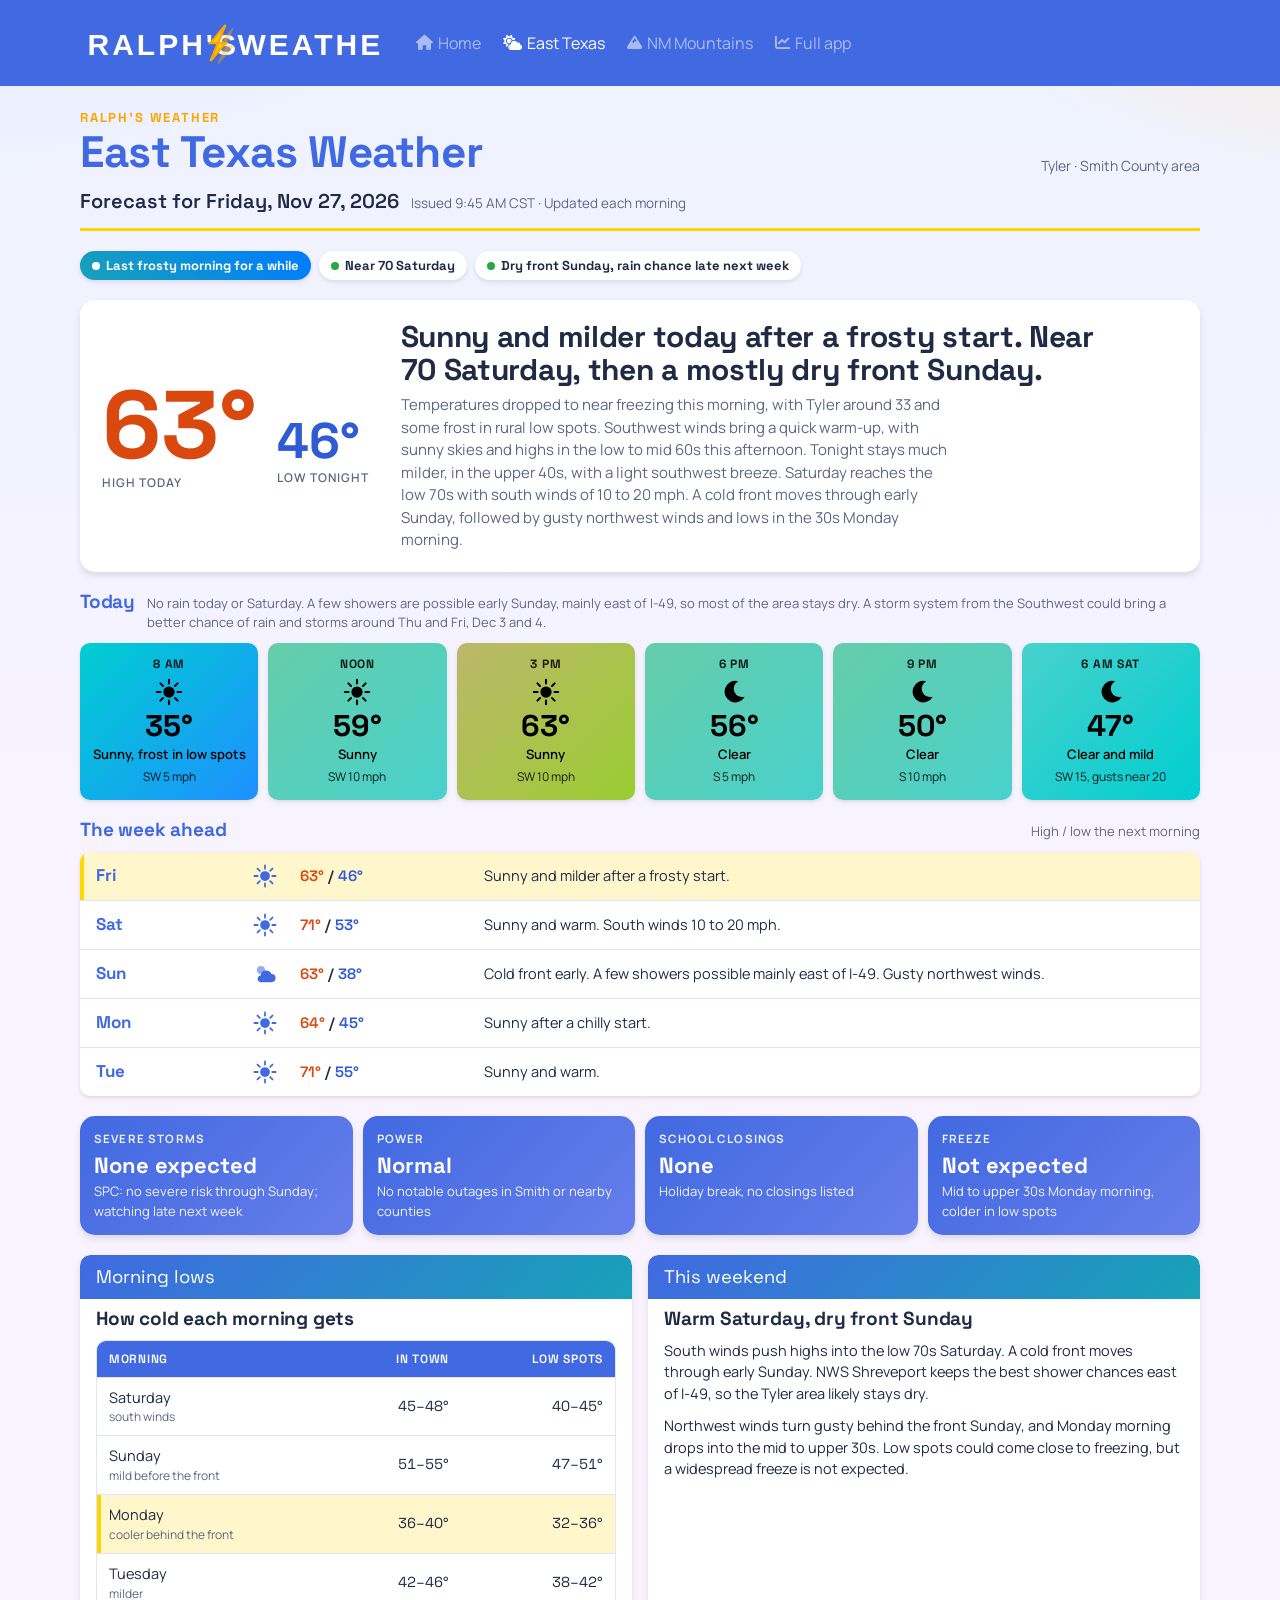
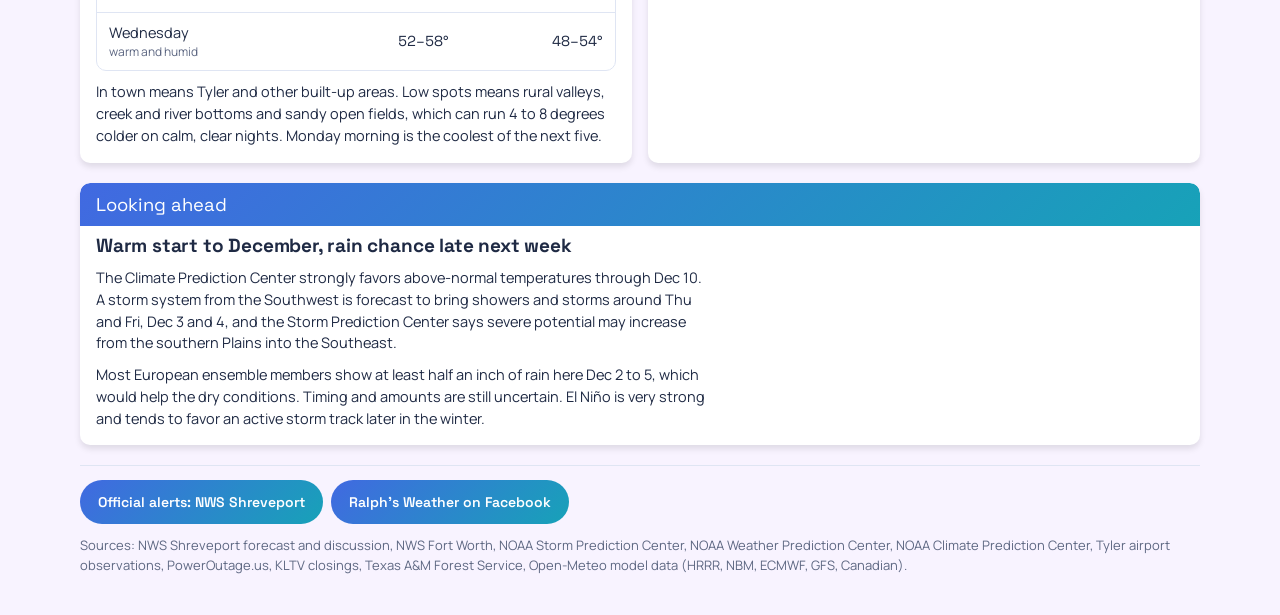
==== commit 8ecacb64: "20261127" ====
--- a/east-texas/index.html
+++ b/east-texas/index.html
@@ -38,54 +38,54 @@
       </div>
       <div class="area">Tyler · Smith County area</div>
     </div>
-    <div class="when"><b>Forecast for Thursday, Nov 26, 2026</b><span>Issued 9:30 AM CST · Updated each morning</span></div>
+    <div class="when"><b>Forecast for Friday, Nov 27, 2026</b><span>Issued 9:45 AM CST · Updated each morning</span></div>
   </header>
 
   <div class="status">
-    <span class="chip cold"><i></i>One more freeze in low spots Friday morning</span>
-    <span class="chip "><i></i>Breezy and chilly Thanksgiving</span>
-    <span class="chip "><i></i>Dry through Saturday, front Sunday</span>
+    <span class="chip cold"><i></i>Last frosty morning for a while</span>
+    <span class="chip "><i></i>Near 70 Saturday</span>
+    <span class="chip "><i></i>Dry front Sunday, rain chance late next week</span>
   </div>
 
   <section class="hero" aria-label="Today at a glance">
     <div class="reading">
-      <div><span class="hi">52°</span><small>High today</small></div>
-      <div><span class="lo">31°</span><small>Low tonight</small></div>
+      <div><span class="hi">63°</span><small>High today</small></div>
+      <div><span class="lo">46°</span><small>Low tonight</small></div>
     </div>
     <div>
-      <h2>Sunny, chilly and breezy for Thanksgiving. One more cold start Friday, then a quick warm-up to near 70 Saturday.</h2>
-      <p>Much of the area reached freezing this morning, with Tyler near 33 and rural low spots in the 20s. Today stays sunny with highs in the low 50s and northwest winds of 10 to 20 mph, gusting near 25 this afternoon. Tonight is clear and calm, with lows near 31 in town and the upper 20s in low spots. Friday morning looks like the last freeze for a while. Highs reach the 60s Friday and near 70 Saturday before a cold front Sunday.</p>
+      <h2>Sunny and milder today after a frosty start. Near 70 Saturday, then a mostly dry front Sunday.</h2>
+      <p>Temperatures dropped to near freezing this morning, with Tyler around 33 and some frost in rural low spots. Southwest winds bring a quick warm-up, with sunny skies and highs in the low to mid 60s this afternoon. Tonight stays much milder, in the upper 40s, with a light southwest breeze. Saturday reaches the low 70s with south winds of 10 to 20 mph. A cold front moves through early Sunday, followed by gusty northwest winds and lows in the 30s Monday morning.</p>
     </div>
   </section>
 
   <section aria-label="Today hour by hour">
-    <div class="sec-h"><h3>Today</h3><span>No rain today through Saturday. A few showers are possible east of I-49 early Sunday, but most of the area stays dry and the drought continues. Models show a better rain chance around Dec 3 to 6.</span></div>
+    <div class="sec-h"><h3>Today</h3><span>No rain today or Saturday. A few showers are possible early Sunday, mainly east of I-49, so most of the area stays dry. A storm system from the Southwest could bring a better chance of rain and storms around Thu and Fri, Dec 3 and 4.</span></div>
     <div class="strip">
-      <div class="slot tb-40"><span class="t">Noon</span><svg aria-hidden="true"><use href="#sun"/></svg><span class="deg">48°</span><span class="d">Sunny, feels like 42</span><span class="w">NW 15, gusts 25</span></div>
-      <div class="slot tb-50"><span class="t">3 PM</span><svg aria-hidden="true"><use href="#sun"/></svg><span class="deg">52°</span><span class="d">Sunny and breezy</span><span class="w">NW 15, gusts 25</span></div>
-      <div class="slot tb-40"><span class="t">6 PM</span><svg aria-hidden="true"><use href="#moon"/></svg><span class="deg">45°</span><span class="d">Clear</span><span class="w">NW 5 to 10</span></div>
-      <div class="slot tb-30"><span class="t">9 PM</span><svg aria-hidden="true"><use href="#moon"/></svg><span class="deg">38°</span><span class="d">Clear</span><span class="w">W 5 mph</span></div>
-      <div class="slot tb-30"><span class="t">Midnight</span><svg aria-hidden="true"><use href="#moon"/></svg><span class="deg">36°</span><span class="d">Clear</span><span class="w">NW 5 mph</span></div>
-      <div class="slot tb-frz"><span class="t">6 AM Fri</span><svg aria-hidden="true"><use href="#sun"/></svg><span class="deg">32°</span><span class="d">Clear and frosty, low near 31</span><span class="w">W 5 mph</span></div>
+      <div class="slot tb-30"><span class="t">8 AM</span><svg aria-hidden="true"><use href="#sun"/></svg><span class="deg">35°</span><span class="d">Sunny, frost in low spots</span><span class="w">SW 5 mph</span></div>
+      <div class="slot tb-50"><span class="t">Noon</span><svg aria-hidden="true"><use href="#sun"/></svg><span class="deg">59°</span><span class="d">Sunny</span><span class="w">SW 10 mph</span></div>
+      <div class="slot tb-60"><span class="t">3 PM</span><svg aria-hidden="true"><use href="#sun"/></svg><span class="deg">63°</span><span class="d">Sunny</span><span class="w">SW 10 mph</span></div>
+      <div class="slot tb-50"><span class="t">6 PM</span><svg aria-hidden="true"><use href="#moon"/></svg><span class="deg">56°</span><span class="d">Clear</span><span class="w">S 5 mph</span></div>
+      <div class="slot tb-50"><span class="t">9 PM</span><svg aria-hidden="true"><use href="#moon"/></svg><span class="deg">50°</span><span class="d">Clear</span><span class="w">S 10 mph</span></div>
+      <div class="slot tb-40"><span class="t">6 AM Sat</span><svg aria-hidden="true"><use href="#moon"/></svg><span class="deg">47°</span><span class="d">Clear and mild</span><span class="w">SW 15, gusts near 20</span></div>
     </div>
   </section>
 
   <section aria-label="Week ahead">
     <div class="sec-h"><h3>The week ahead</h3><span>High / low the next morning</span></div>
     <div class="days">
-      <div class="day flag"><b>Thanksgiving</b><svg aria-hidden="true"><use href="#sun"/></svg><span class="hl"><span class="h">52°</span> / <span class="l">31°</span></span><p>Sunny and breezy, gusts near 25. Low Friday morning near 31, upper 20s in low spots.</p></div>
-      <div class="day"><b>Fri</b><svg aria-hidden="true"><use href="#sun"/></svg><span class="hl"><span class="h">63°</span> / <span class="l">43°</span></span><p>Sunny and milder after a cold start.</p></div>
-      <div class="day"><b>Sat</b><svg aria-hidden="true"><use href="#sun"/></svg><span class="hl"><span class="h">70°</span> / <span class="l">53°</span></span><p>Sunny and warm. South winds 10 to 20, gusts near 30.</p></div>
-      <div class="day"><b>Sun</b><svg aria-hidden="true"><use href="#pcloud"/></svg><span class="hl"><span class="h">63°</span> / <span class="l">37°</span></span><p>Cold front early. A few showers possible mainly east of I-49, then sunny.</p></div>
-      <div class="day"><b>Mon</b><svg aria-hidden="true"><use href="#sun"/></svg><span class="hl"><span class="h">64°</span> / <span class="l">44°</span></span><p>Sunny and seasonable.</p></div>
+      <div class="day flag"><b>Fri</b><svg aria-hidden="true"><use href="#sun"/></svg><span class="hl"><span class="h">63°</span> / <span class="l">46°</span></span><p>Sunny and milder after a frosty start.</p></div>
+      <div class="day"><b>Sat</b><svg aria-hidden="true"><use href="#sun"/></svg><span class="hl"><span class="h">71°</span> / <span class="l">53°</span></span><p>Sunny and warm. South winds 10 to 20 mph.</p></div>
+      <div class="day"><b>Sun</b><svg aria-hidden="true"><use href="#pcloud"/></svg><span class="hl"><span class="h">63°</span> / <span class="l">38°</span></span><p>Cold front early. A few showers possible mainly east of I-49. Gusty northwest winds.</p></div>
+      <div class="day"><b>Mon</b><svg aria-hidden="true"><use href="#sun"/></svg><span class="hl"><span class="h">64°</span> / <span class="l">45°</span></span><p>Sunny after a chilly start.</p></div>
+      <div class="day"><b>Tue</b><svg aria-hidden="true"><use href="#sun"/></svg><span class="hl"><span class="h">71°</span> / <span class="l">55°</span></span><p>Sunny and warm.</p></div>
     </div>
   </section>
 
   <div class="facts">
-    <div class="fact"><div class="k">Freeze</div><div class="v">Low spots Fri AM</div><p>Near 31 in town, upper 20s in rural low spots</p></div>
-    <div class="fact"><div class="k">Severe storms</div><div class="v">None expected</div><p>SPC: no severe risk for East Texas through Saturday</p></div>
+    <div class="fact"><div class="k">Severe storms</div><div class="v">None expected</div><p>SPC: no severe risk through Sunday; watching late next week</p></div>
     <div class="fact"><div class="k">Power</div><div class="v">Normal</div><p>No notable outages in Smith or nearby counties</p></div>
-    <div class="fact"><div class="k">School closings</div><div class="v">Holiday break</div><p>No weather-related closings expected</p></div>
+    <div class="fact"><div class="k">School closings</div><div class="v">None</div><p>Holiday break, no closings listed</p></div>
+    <div class="fact"><div class="k">Freeze</div><div class="v">Not expected</div><p>Mid to upper 30s Monday morning, colder in low spots</p></div>
   </div>
 
   <div class="grid2">
@@ -96,29 +96,29 @@
         <table>
           <thead><tr><th>Morning</th><th>In town</th><th>Low spots</th></tr></thead>
           <tbody>
-            <tr class="key"><td>Friday<span class="el">clear and calm</span></td><td class="num">30–33°</td><td class="num">26–29°</td></tr>
-            <tr><td>Saturday<span class="el">south winds return</span></td><td class="num">41–44°</td><td class="num">36–40°</td></tr>
-            <tr><td>Sunday<span class="el">mild before the front</span></td><td class="num">50–54°</td><td class="num">46–50°</td></tr>
-            <tr><td>Monday<span class="el">cooler behind the front</span></td><td class="num">36–39°</td><td class="num">32–35°</td></tr>
+            <tr><td>Saturday<span class="el">south winds</span></td><td class="num">45–48°</td><td class="num">40–45°</td></tr>
+            <tr><td>Sunday<span class="el">mild before the front</span></td><td class="num">51–55°</td><td class="num">47–51°</td></tr>
+            <tr class="key"><td>Monday<span class="el">cooler behind the front</span></td><td class="num">36–40°</td><td class="num">32–36°</td></tr>
             <tr><td>Tuesday<span class="el">milder</span></td><td class="num">42–46°</td><td class="num">38–42°</td></tr>
+            <tr><td>Wednesday<span class="el">warm and humid</span></td><td class="num">52–58°</td><td class="num">48–54°</td></tr>
           </tbody>
         </table>
       </div>
-      <p>In town means Tyler and other built-up areas. Low spots means rural valleys, creek and river bottoms and sandy open fields, which can run 5 to 8 degrees colder on calm, clear nights. Protect tender plants one more night.</p>
+      <p>In town means Tyler and other built-up areas. Low spots means rural valleys, creek and river bottoms and sandy open fields, which can run 4 to 8 degrees colder on calm, clear nights. Monday morning is the coolest of the next five.</p>
     </section>
     <section class="panel">
-      <span class="k">This morning</span>
-      <h3>The first widespread freeze</h3>
-      <p>Clear skies and light winds let temperatures drop to about 33 in Tyler this morning, with rural low spots in the 20s. NWS Shreveport had a Freeze Warning out for Smith County and much of the region until 9 AM.</p>
-      <p>Friday morning looks similar but a degree or two milder in town. After that, south winds return and lows climb into the 40s and 50s for the weekend.</p>
+      <span class="k">This weekend</span>
+      <h3>Warm Saturday, dry front Sunday</h3>
+      <p>South winds push highs into the low 70s Saturday. A cold front moves through early Sunday. NWS Shreveport keeps the best shower chances east of I-49, so the Tyler area likely stays dry.</p>
+      <p>Northwest winds turn gusty behind the front Sunday, and Monday morning drops into the mid to upper 30s. Low spots could come close to freezing, but a widespread freeze is not expected.</p>
     </section>
   </div>
 
   <section class="panel">
       <span class="k">Looking ahead</span>
-      <h3>Warm early December, rain chance returns</h3>
-      <p>The Climate Prediction Center favors above-normal temperatures for Texas through Dec 9 and leans wetter than normal in the Dec 3 to 9 period. The European and American models both show a rain system around Dec 3 to 6, though they disagree on timing and amounts.</p>
-      <p>It is still a week or more out, so confidence is moderate. El Niño remains very strong, which tends to favor a more active storm track later in the winter.</p>
+      <h3>Warm start to December, rain chance late next week</h3>
+      <p>The Climate Prediction Center strongly favors above-normal temperatures through Dec 10. A storm system from the Southwest is forecast to bring showers and storms around Thu and Fri, Dec 3 and 4, and the Storm Prediction Center says severe potential may increase from the southern Plains into the Southeast.</p>
+      <p>Most European ensemble members show at least half an inch of rain here Dec 2 to 5, which would help the dry conditions. Timing and amounts are still uncertain. El Niño is very strong and tends to favor an active storm track later in the winter.</p>
   </section>
 
   <footer class="foot">
@@ -126,7 +126,7 @@
       <a href="https://www.weather.gov/shv/">Official alerts: NWS Shreveport</a>
       <a href="https://www.facebook.com/RalphsWeather/">Ralph&#x27;s Weather on Facebook</a>
     </div>
-    <p>Sources: NWS Shreveport forecast and discussion, NWS Fort Worth, NOAA Storm Prediction Center, NOAA Climate Prediction Center, Tyler airport observations, PowerOutage.us, Texas A&amp;M Forest Service, Open-Meteo model data (HRRR, NBM, ECMWF, GFS, Canadian).</p>
+    <p>Sources: NWS Shreveport forecast and discussion, NWS Fort Worth, NOAA Storm Prediction Center, NOAA Weather Prediction Center, NOAA Climate Prediction Center, Tyler airport observations, PowerOutage.us, KLTV closings, Texas A&amp;M Forest Service, Open-Meteo model data (HRRR, NBM, ECMWF, GFS, Canadian).</p>
   </footer>
 </main>
 </div>
